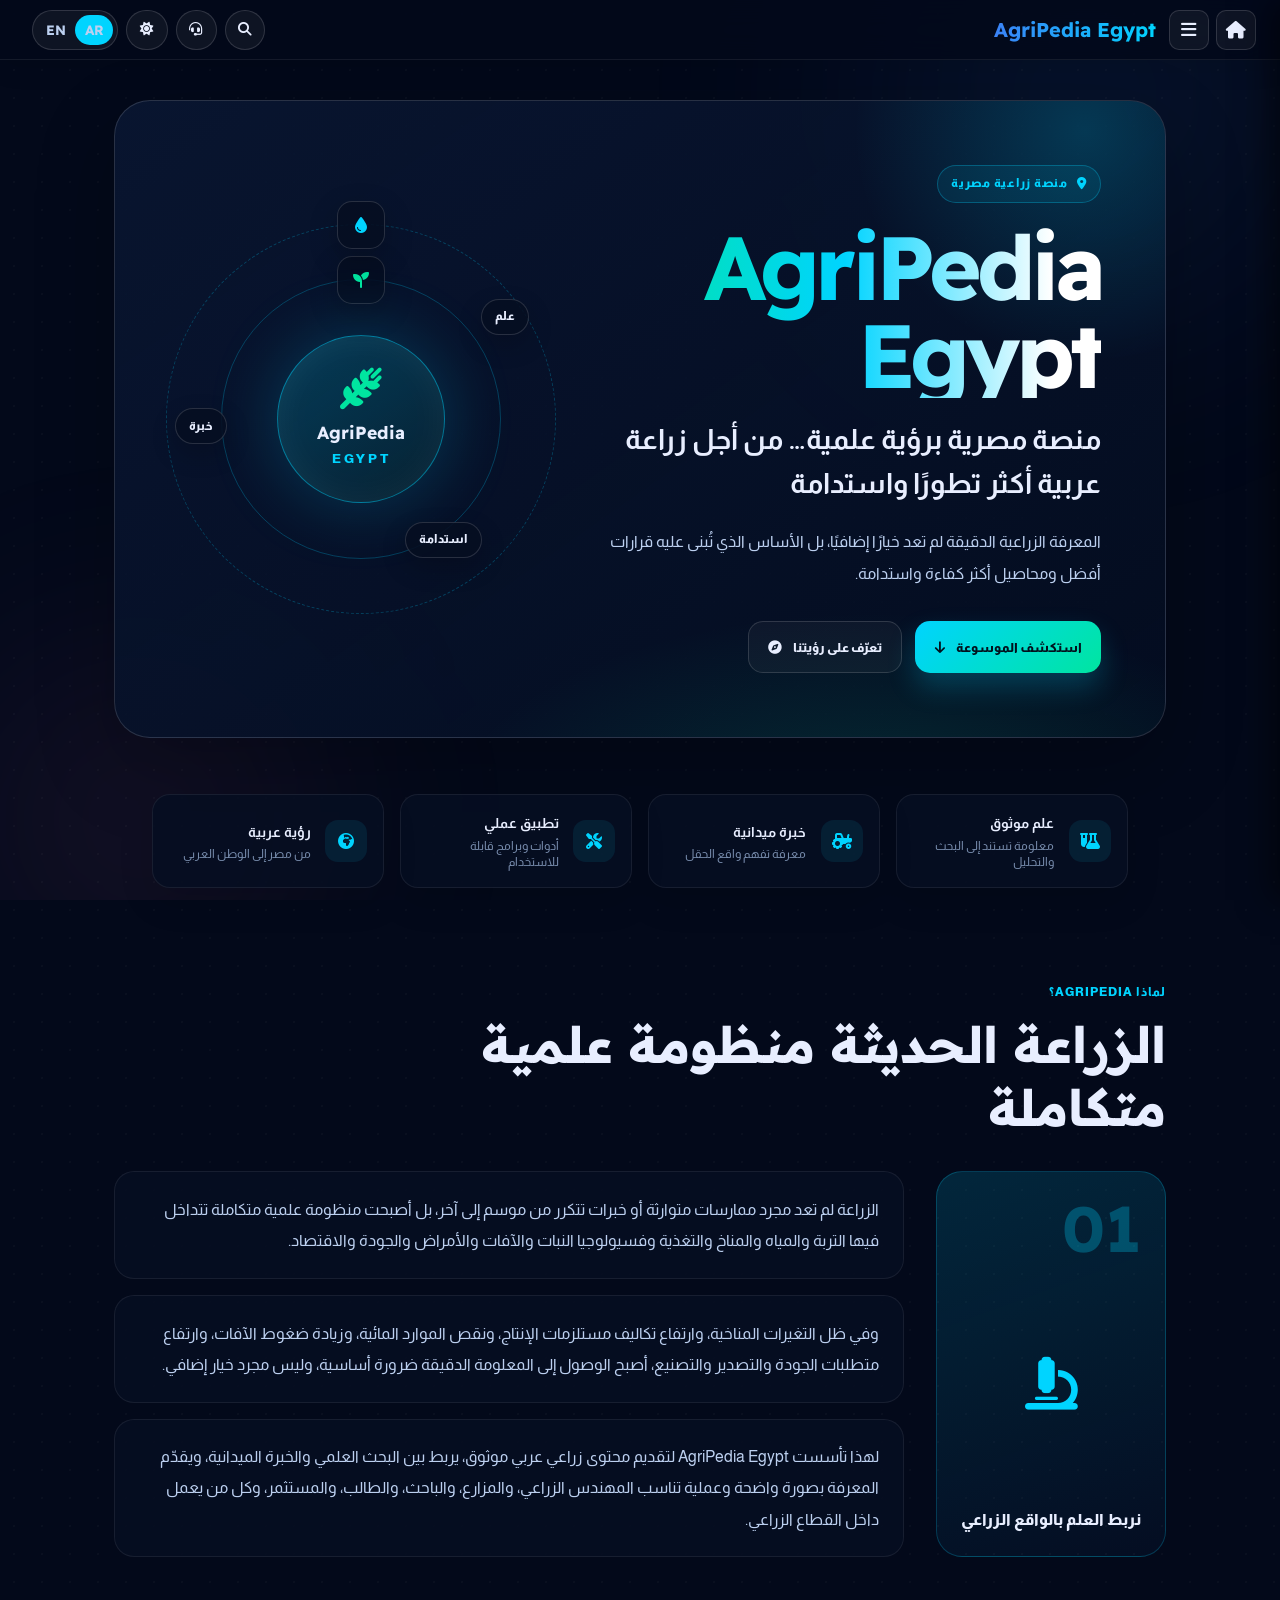
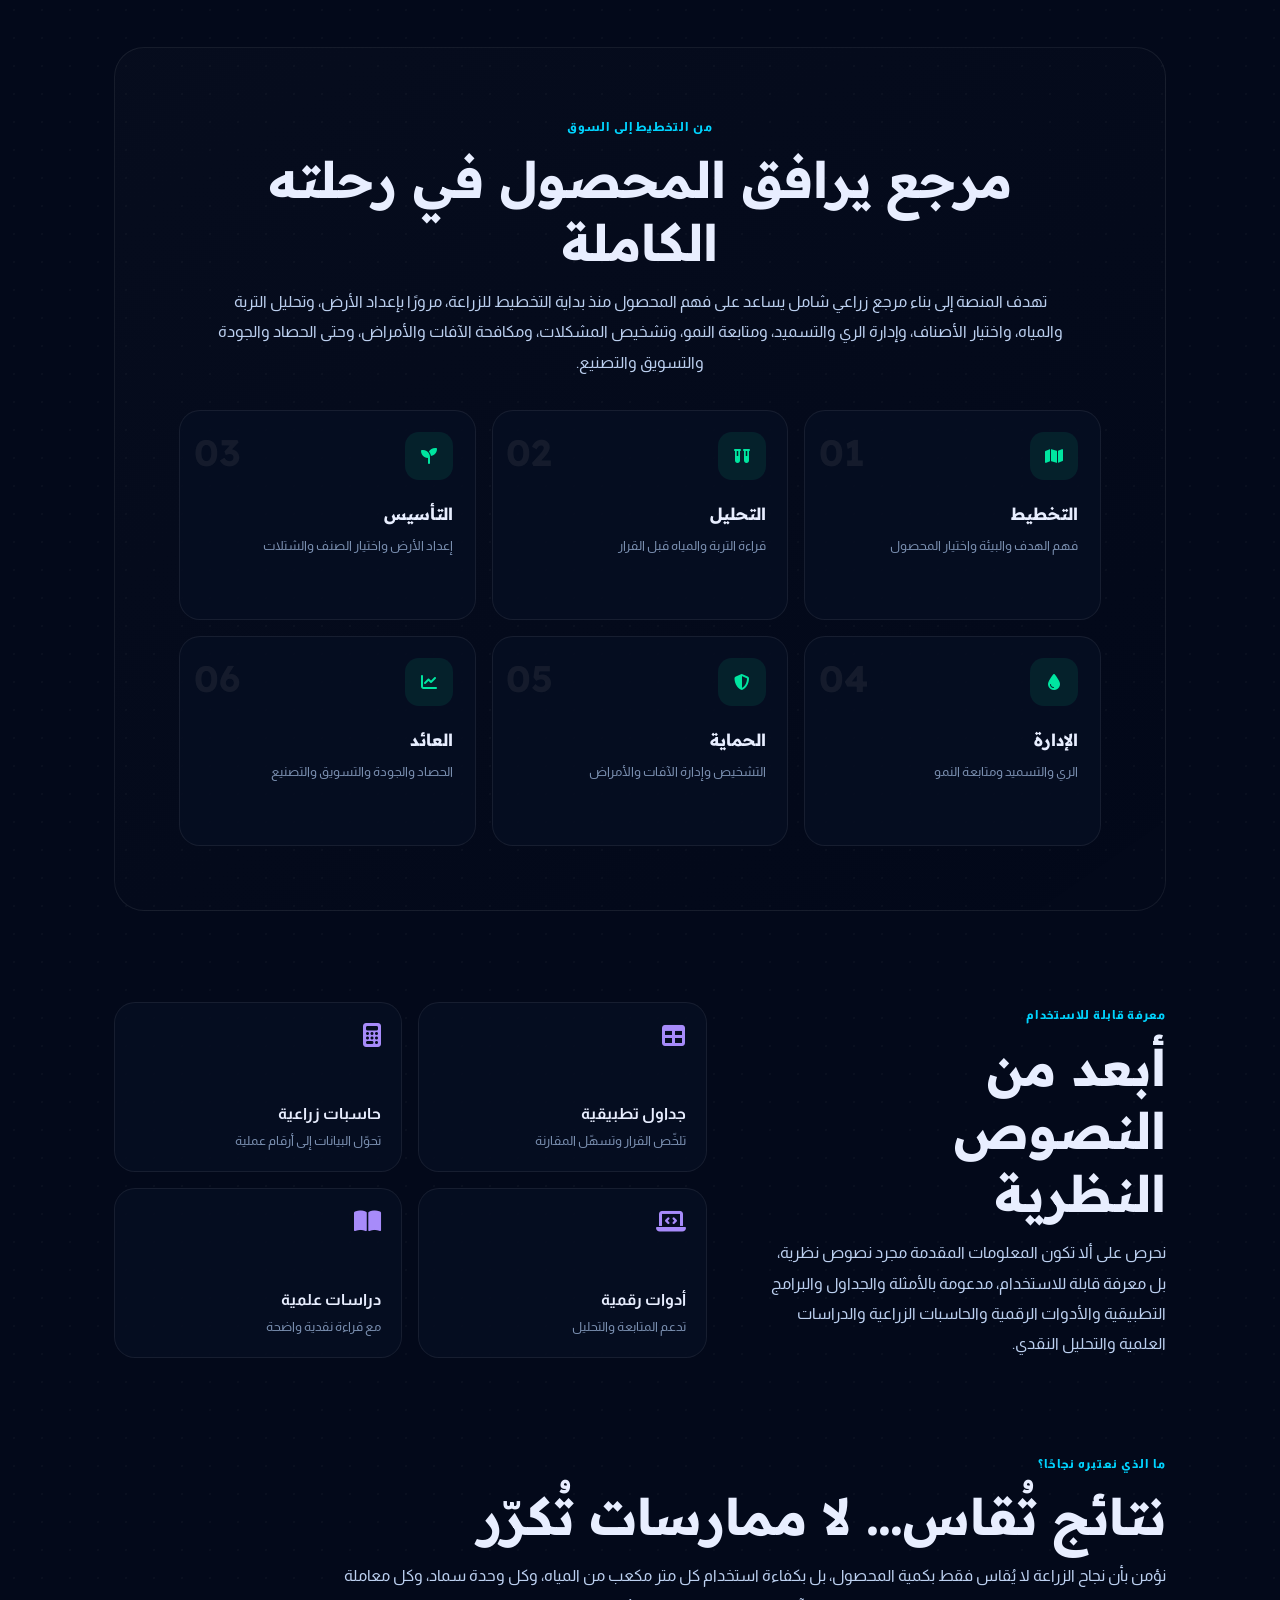
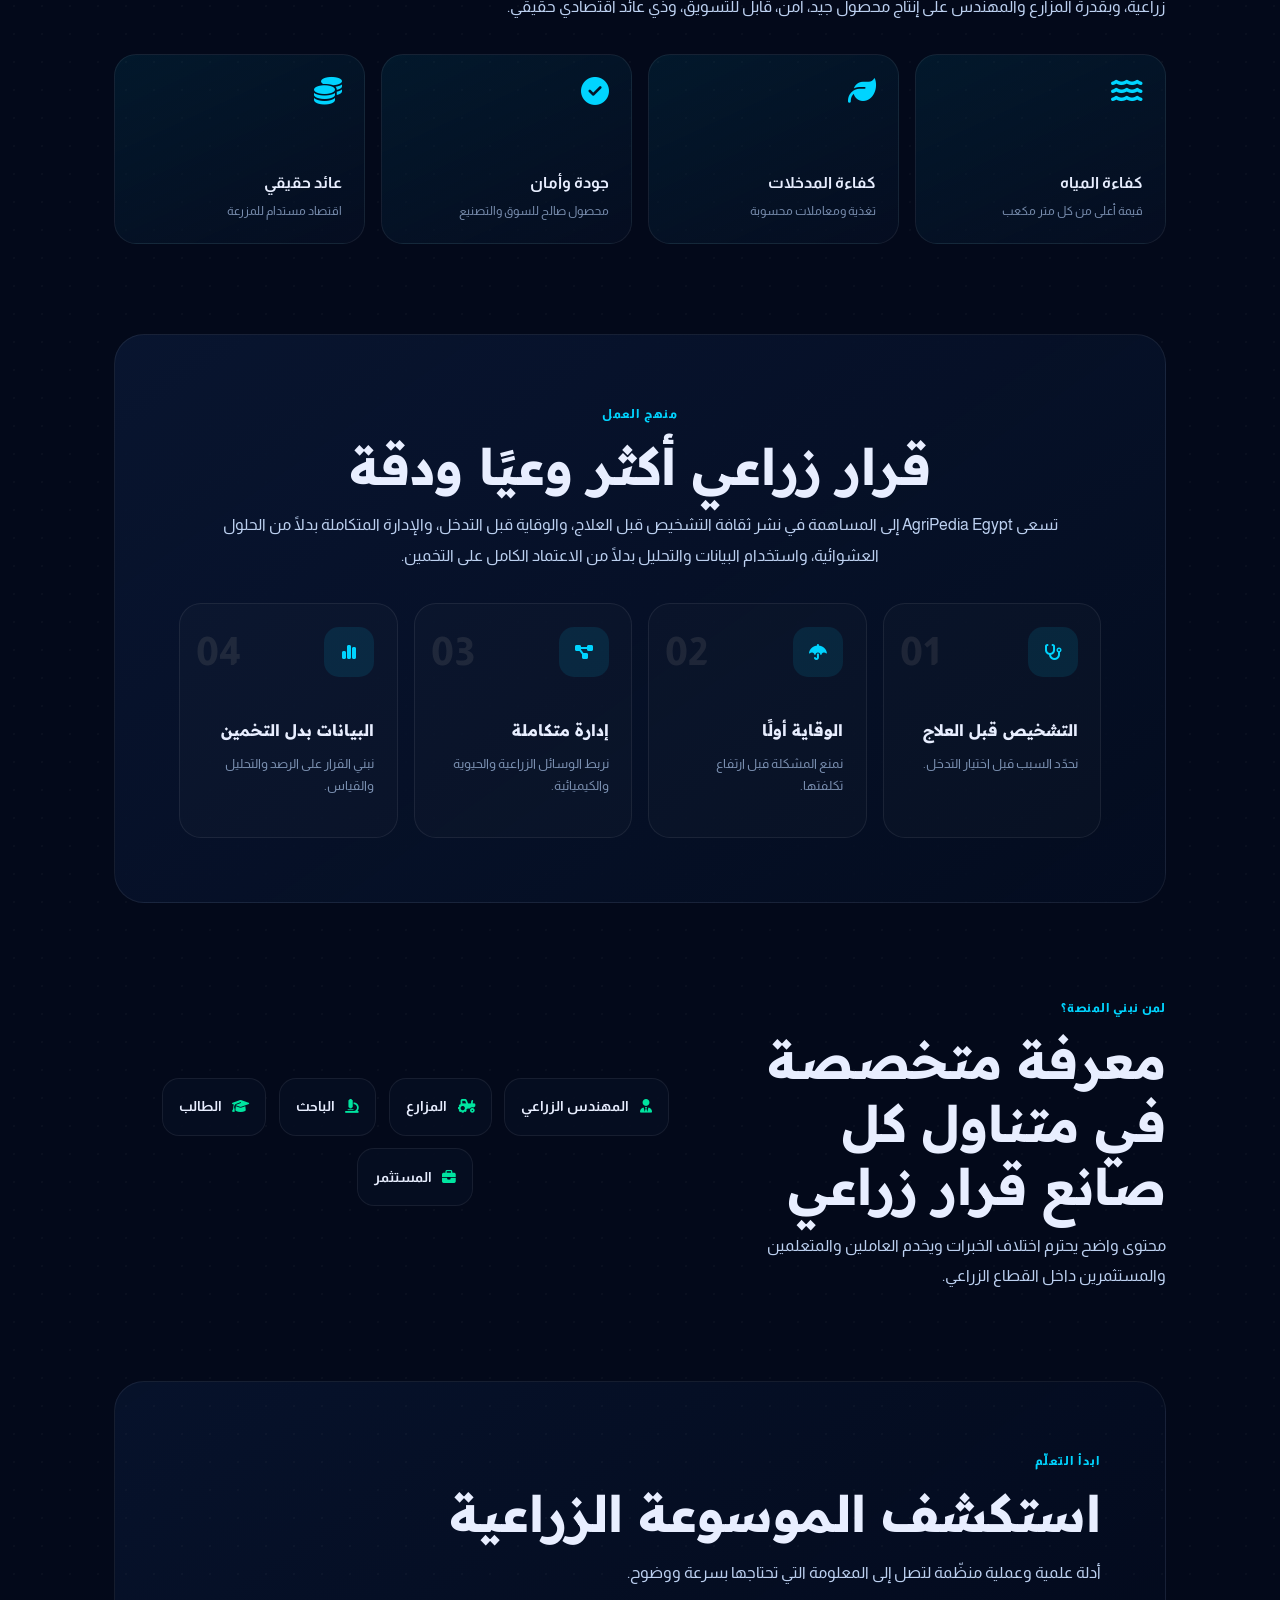
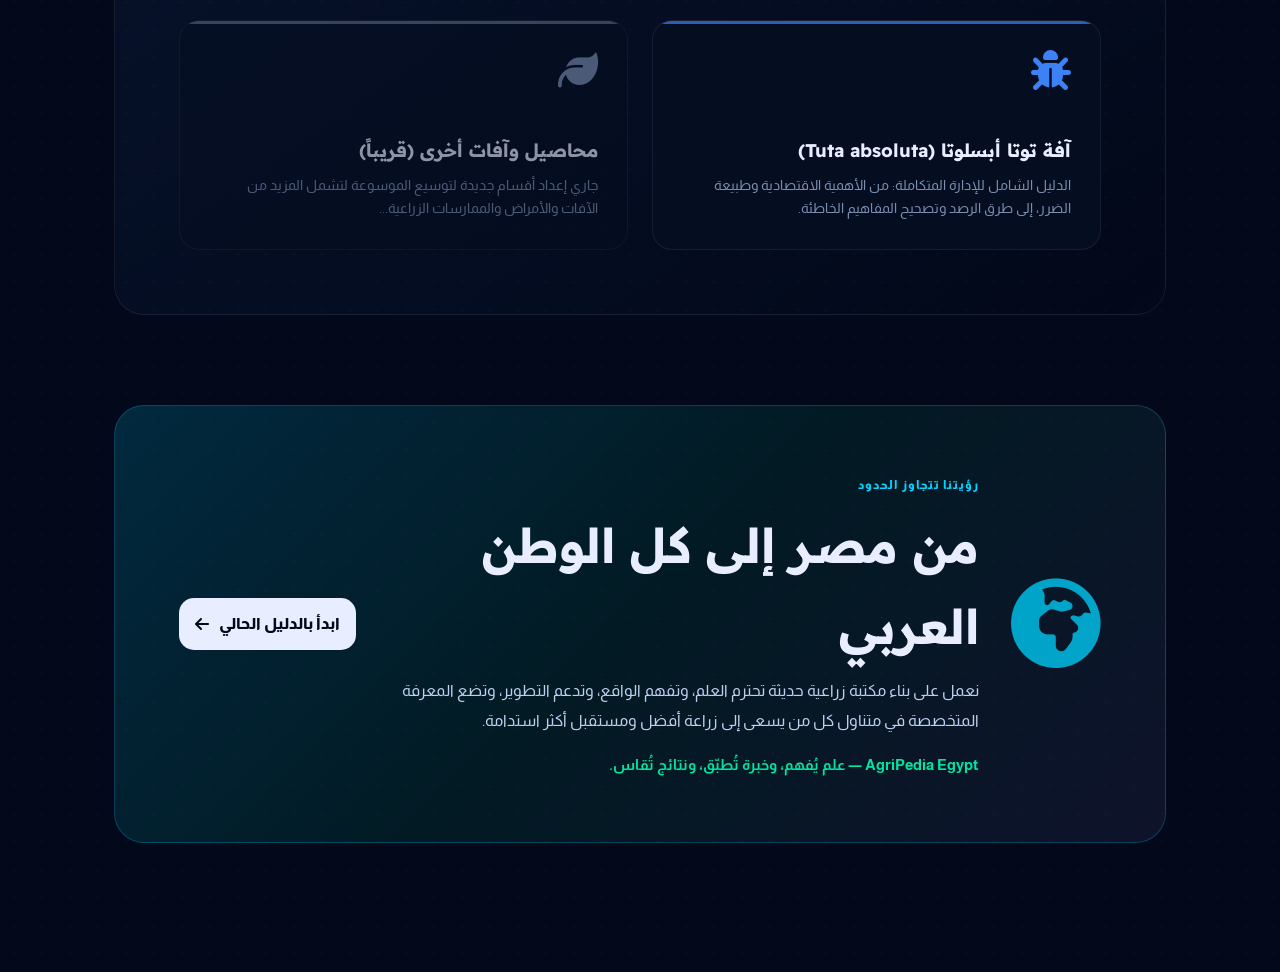
==== index.html @ ea350040 "تحديث" ====
<!DOCTYPE html>
<html lang="ar" dir="rtl">
<head>
    <meta charset="UTF-8">
    <meta name="viewport" content="width=device-width, initial-scale=1.0, maximum-scale=5.0">
    
    <!-- 🟢 SEO & PWA Meta Tags -->
    <title>AgriPedia Egypt | الموسوعة الزراعية</title>
    <meta name="description" content="AgriPedia Egypt: منصة زراعية شاملة تهدف لتطوير الزراعة بالفهم السليم والعلم الدقيق.">
    <meta name="keywords" content="AgriPedia, زراعة, توتا أبسلوتا, الطماطم, هندسة زراعية, مكافحة الآفات">
    <meta name="author" content="Eng. Ali Azmy">
    <meta name="theme-color" content="#f0f4f8">
    <link rel="manifest" href="manifest.json">
    
    <script type="application/ld+json">
    {
      "@context": "https://schema.org",
      "@type": "WebSite",
      "headline": "AgriPedia Egypt | الموسوعة الزراعية",
      "description": "مرجعك الحقلي والعلمي الموثوق للزراعة الذكية والمستدامة.",
      "author": {
        "@type": "Person",
        "name": "Eng. Ali Azmy",
        "email": "aliazmy30@gmail.com"
      }
    }
    </script>
    
    <!-- Fonts & Icons -->
    <link rel="preconnect" href="https://fonts.googleapis.com">
    <link rel="preconnect" href="https://fonts.gstatic.com" crossorigin>
    <link href="https://fonts.googleapis.com/css2?family=Almarai:wght@300;400;700;800&family=Readex+Pro:wght@300;400;600;700&display=swap" rel="stylesheet">
    <link rel="stylesheet" href="https://cdnjs.cloudflare.com/ajax/libs/font-awesome/6.5.1/css/all.min.css">
    
    <!-- 🟢 CSS File -->
    <link rel="stylesheet" href="css/style.css?v=22">
</head>
<body class="light-mode">

<div id="scroll-progress" aria-hidden="true"></div>
<button id="back-to-top" class="ripple-btn" type="button" title="العودة لأعلى" aria-label="العودة لأعلى"><i aria-hidden="true" class="fas fa-chevron-up"></i></button>
<button id="installAppBtn" class="ripple-btn" type="button" title="تثبيت التطبيق" aria-label="تثبيت التطبيق" hidden><i aria-hidden="true" class="fas fa-download"></i></button>
<button id="exitReadingMode" class="exit-reading-mode ripple-btn" type="button" aria-label="خروج من وضع القراءة" hidden><i class="fas fa-xmark" aria-hidden="true"></i><span>خروج</span><kbd>Esc</kbd></button>
<div id="readingModeToast" class="reading-mode-toast" role="status" aria-live="polite" hidden><i class="fas fa-book-open" aria-hidden="true"></i><span>وضع القراءة مفعل — Esc للخروج</span></div>

<div class="orbs" aria-hidden="true">
    <div class="orb orb1"></div>
    <div class="orb orb2"></div>
</div>

<!-- ═══ الهيدر العلوي ═══ -->
<header class="page-header" id="main-header">
    <div class="header-title-wrapper">
        <div class="header-nav-actions">
            <button id="goHomeBtn" class="menu-btn home-header-btn ripple-btn" type="button" title="الرئيسية" aria-label="الذهاب إلى الرئيسية"><i aria-hidden="true" class="fas fa-home"></i></button>
            <button id="menuToggle" class="menu-btn ripple-btn" type="button" aria-label="فتح فهرس المحتويات" aria-controls="sidebar" aria-expanded="false"><i aria-hidden="true" class="fas fa-bars"></i></button>
        </div>
        <button id="headerTitle" class="site-title-btn ripple-btn" type="button" aria-label="الذهاب إلى الرئيسية">AgriPedia Egypt</button>
    </div>
    <div class="header-controls">
        <button id="searchToggle" class="control-btn search-control-btn ripple-btn" type="button" title="البحث" aria-label="البحث في الموسوعة" aria-controls="searchModal" aria-expanded="false"><i aria-hidden="true" class="fas fa-magnifying-glass"></i></button>
        <button id="infoToggleDesktop" class="control-btn ripple-btn" type="button" title="التواصل" aria-label="معلومات التواصل" aria-controls="infoModal" aria-expanded="false"><i aria-hidden="true" class="fas fa-headset"></i></button>
        <button id="themeToggle" class="control-btn ripple-btn" type="button" title="تغيير المظهر" aria-label="تفعيل الوضع الداكن" aria-pressed="false"><i aria-hidden="true" class="fas fa-moon"></i></button>
        <button id="langToggle" class="lang-switch ripple-btn" type="button" title="تغيير اللغة" aria-label="Switch to English" data-active="ar">
            <span class="lang-opt" data-lang-option="en">EN</span>
            <span class="lang-opt" data-lang-option="ar">AR</span>
            <span class="lang-slider" aria-hidden="true"></span>
        </button>
    </div>
</header>

<div class="sidebar-overlay" id="sidebarOverlay" aria-hidden="true"></div>
<aside class="sidebar" id="sidebar" aria-label="فهرس المحتويات" aria-hidden="true">
    <div class="sidebar-menu" id="sidebar-menu-container"></div>
</aside>

<main id="main-content" class="container content-wrapper">
    <div id="app-container"></div>
</main>

<!-- ═══ نافذة معلومات التواصل ═══ -->
<div id="infoModal" class="modal-overlay" role="dialog" aria-modal="true" aria-label="معلومات التواصل" aria-hidden="true">
    <div class="modal-content glass">
        <button id="closeModal" class="close-btn ripple-btn" type="button" aria-label="إغلاق نافذة التواصل">&times;</button>
        
        <div class="modal-header">
            <div class="profile-pic">
                <i class="fas fa-user-tie"></i>
            </div>
            <h3 class="ar-txt">م. علي عزمي</h3>
            <h3 class="en-txt" style="display:none;">Eng. Ali Azmy</h3>
            <p class="ar-txt">خبير زراعي ومكافحة آفات | مهندس زراعي</p>
            <p class="en-txt" style="display:none;">Agricultural Engineer & Pest Control Expert</p>
        </div>
        
        <div class="modal-links">
            <a href="https://wa.me/201091777099" target="_blank" rel="noopener noreferrer" class="contact-btn whatsapp ripple-btn">
                <i class="fab fa-whatsapp"></i> 
                <span>01091777099</span>
            </a>
            <a href="https://x.com/abu_retage0" target="_blank" rel="noopener noreferrer" class="contact-btn twitter ripple-btn">
                <i class="fab fa-x-twitter"></i> 
                <span>@abu_retage0</span>
            </a>
            <a href="mailto:aliazmy30@gmail.com" class="contact-btn email ripple-btn">
                <i class="fas fa-envelope"></i> 
                <span>aliazmy30@gmail.com</span>
            </a>
        </div>
    </div>
</div>

<!-- ═══ نافذة البحث في الموسوعة ═══ -->
<div id="searchModal" class="modal-overlay" role="dialog" aria-modal="true" aria-label="البحث في الموسوعة" aria-hidden="true">
    <div class="modal-content glass search-modal-content">
        <button id="closeSearchModal" class="close-btn ripple-btn" type="button" aria-label="إغلاق البحث">&times;</button>
        <div class="search-modal-heading">
            <span><i class="fas fa-magnifying-glass" aria-hidden="true"></i></span>
            <div>
                <h2 id="searchModalTitle">ابحث داخل الموسوعة</h2>
                <p id="searchModalHint">اكتب مصطلحًا أو موضوعًا للوصول مباشرة إلى المحور المطلوب</p>
            </div>
        </div>
        <label class="search-header" for="searchInput">
            <i class="fas fa-magnifying-glass" aria-hidden="true"></i>
            <input id="searchInput" type="search" autocomplete="off" spellcheck="false" placeholder="ابحث عن البريكس، الليكوبين، IRAC...">
            <kbd>Ctrl K</kbd>
        </label>
        <div class="search-tools-row">
            <div class="search-filter-wrap">
                <span id="searchFilterLabel">تصفية حسب الفصل</span>
                <div class="search-filters" id="searchFilters" role="group" aria-label="تصفية نتائج البحث حسب الفصل"></div>
            </div>
            <a href="#glossary" class="search-glossary-link ripple-btn" id="searchGlossaryLink"><i class="fas fa-spell-check" aria-hidden="true"></i><span>دليل المصطلحات</span></a>
        </div>
        <div class="search-status" id="searchStatus" role="status" aria-live="polite"></div>
        <div class="search-results" id="searchResults"></div>
    </div>
</div>

<div id="termTooltip" class="smart-tooltip" role="tooltip" hidden>
    <span class="smart-tooltip-label" id="termTooltipLabel">مصطلح علمي</span>
    <strong id="termTooltipTitle"></strong>
    <small id="termTooltipScientific"></small>
    <p id="termTooltipDefinition"></p>
</div>

<!-- ═══ شريط التنقل السفلي للموبايل ═══ -->
<nav class="bottom-nav" id="bottomNav" aria-label="التنقل الرئيسي">
    <button class="b-nav-btn ripple-btn active" type="button" id="bNavHome" aria-current="page">
        <i class="fas fa-home"></i>
        <span class="ar-txt">الرئيسية</span>
        <span class="en-txt" style="display:none;">Home</span>
    </button>
    <button class="b-nav-btn ripple-btn" type="button" id="bNavMenu" aria-controls="sidebar" aria-expanded="false">
        <i class="fas fa-list"></i>
        <span class="ar-txt">الأقسام</span>
        <span class="en-txt" style="display:none;">Sections</span>
    </button>
    <button class="b-nav-btn ripple-btn" type="button" id="bNavSearch" aria-controls="searchModal" aria-expanded="false">
        <i class="fas fa-magnifying-glass"></i>
        <span class="ar-txt">بحث</span>
        <span class="en-txt" style="display:none;">Search</span>
    </button>
    <button class="b-nav-btn ripple-btn" type="button" id="bNavTheme" aria-pressed="false">
        <i class="fas fa-moon" id="bNavThemeIcon"></i>
        <span class="ar-txt">السمات</span>
        <span class="en-txt" style="display:none;">Themes</span>
    </button>
    <button class="b-nav-btn ripple-btn" type="button" id="bNavInfo" aria-controls="infoModal" aria-expanded="false">
        <i class="fas fa-headset"></i>
        <span class="ar-txt">تواصل</span>
        <span class="en-txt" style="display:none;">Contact</span>
    </button>
</nav>

<script src="js/app.js?v=22"></script>

</body>
</html>
---- css/style.css ----
/* ═══ المتغيرات (الداكن - الافتراضي) ═══ */
:root { 
    --bg: #03091a; 
    --card: rgba(6, 14, 34, 0.88); 
    --sidebar-bg: rgba(6, 14, 34, 0.95); 
    --header-bg: rgba(3, 9, 26, 0.85); 
    --border: rgba(255, 255, 255, 0.07); 
    --border-hi: rgba(255, 255, 255, 0.14); 
    --text: #e8eeff; 
    --text-p: #bcd0f0; 
    --muted: #7a8fb0; 
    --cyan: #00d4ff; 
    --blue: #3b82f6; 
    --green: #00e5a0; 
    --amber: #fbbf24; 
    --orange: #fb923c; 
    --red: #f43f5e; 
    --pink: #f472b6; 
    --purple: #a78bfa; 
    --r: 20px; 
    --rs: 13px; 
    --grad-dir: to left; 
}
[dir="ltr"] { --grad-dir: to right; }

/* ═══ المتغيرات (النهاري) ═══ */
body.light-mode { 
    --bg: #f0f4f8; 
    --card: rgba(255, 255, 255, 0.85); 
    --sidebar-bg: rgba(255, 255, 255, 0.98); 
    --header-bg: rgba(240, 244, 248, 0.85); 
    --border: rgba(0, 0, 0, 0.08); 
    --border-hi: rgba(0, 0, 0, 0.15); 
    --text: #0f172a; 
    --text-p: #334155; 
    --muted: #64748b; 
    --cyan: #0284c7; 
    --blue: #2563eb; 
    --green: #059669; 
    --amber: #d97706; 
    --orange: #ea580c; 
    --red: #e11d48; 
    --pink: #db2777; 
    --purple: #7c3aed; 
}
body.light-mode .info-box { background: rgba(0, 0, 0, 0.02); } 
body.light-mode .sub-card { background: rgba(0, 0, 0, 0.03); } 
body.light-mode .highlight-box { background: rgba(124, 58, 237, 0.05); } 
body.light-mode .highlight-box.cyan { background: rgba(2, 132, 199, 0.05); } 
body.light-mode .formula-box { background: rgba(0, 0, 0, 0.04); color: var(--cyan); } 
body.light-mode .orb1 { background: radial-gradient(circle, rgba(37, 99, 235, 0.15), transparent 65%); } 
body.light-mode .orb2 { background: radial-gradient(circle, rgba(219, 39, 119, 0.12), transparent 65%); } 
body.light-mode .custom-list li:hover { color: #000; } 
body.light-mode .modal-content.glass { background: rgba(255, 255, 255, 0.7); border: 1px solid rgba(0,0,0,0.1); box-shadow: 0 10px 40px rgba(0,0,0,0.1); } 
body.light-mode .bottom-nav { background: rgba(240, 244, 248, 0.95); border-top: 1px solid var(--border); box-shadow: 0 -4px 20px rgba(0,0,0,0.05); }

/* ═══ التنسيقات الأساسية ═══ */
* { margin: 0; padding: 0; box-sizing: border-box; -webkit-tap-highlight-color: transparent; } 
html { scroll-behavior: smooth; scroll-padding-top: 120px; } 
::-webkit-scrollbar { width: 8px; height: 8px; } 
::-webkit-scrollbar-track { background: var(--bg); } 
::-webkit-scrollbar-thumb { background: rgba(128, 128, 128, 0.3); border-radius: 4px; } 
::-webkit-scrollbar-thumb:hover { background: var(--cyan); } 
::selection { background: rgba(0, 212, 255, 0.25); color: var(--text); }
body { font-family: 'Almarai', sans-serif; background: var(--bg); color: var(--text); line-height: 1.7; min-height: 100vh; overflow-x: hidden; background-image: radial-gradient(circle, rgba(128, 128, 128, 0.05) 1px, transparent 1px); background-size: 28px 28px; transition: direction 0.3s ease, background-color 0.5s ease, color 0.5s ease; padding-bottom: 0; }
body.modal-open { overflow: hidden; }
body.en { font-family: 'Readex Pro', sans-serif; font-size: 0.98rem; } 
h1, h2, h3, h4 { font-family: 'Readex Pro', sans-serif; font-weight: 700; }

/* 🌟 الأنيميشن والتأثيرات 🌟 */
.content-section { display: none; opacity: 0; transform: translateY(15px); } 
.content-section.active { display: block; opacity: 1; transform: translateY(0); animation: slideUpFade 0.6s cubic-bezier(0.16, 1, 0.3, 1) forwards; } 
@keyframes slideUpFade { from { opacity: 0; transform: translateY(20px); } to { opacity: 1; transform: translateY(0); } }
.tab-content .card, .tab-content .sec-label { opacity: 0; animation: slideUpFade 0.5s cubic-bezier(0.16, 1, 0.3, 1) forwards; } 
.tab-content .card:nth-child(1) { animation-delay: 0.1s; } 
.tab-content .card:nth-child(2) { animation-delay: 0.2s; } 
.tab-content .card:nth-child(3) { animation-delay: 0.3s; }
.content-wrapper { opacity: 1; transition: opacity 0.3s ease; } 
.visually-hidden { position: absolute !important; width: 1px !important; height: 1px !important; padding: 0 !important; margin: -1px !important; overflow: hidden !important; clip: rect(0,0,0,0) !important; white-space: nowrap !important; border: 0 !important; } 
button:focus-visible, a:focus-visible { outline: 2px solid var(--cyan); outline-offset: 3px; }
.ripple-btn { position: relative; overflow: hidden; cursor: pointer; } 
.ripple { position: absolute; border-radius: 50%; background: rgba(255, 255, 255, 0.4); transform: scale(0); animation: rippleEffect 0.6s linear; pointer-events: none; } 
body.light-mode .ripple { background: rgba(0, 0, 0, 0.2); } 
@keyframes rippleEffect { to { transform: scale(4); opacity: 0; } }
.skeleton { background: linear-gradient(90deg, rgba(128,128,128,0.1) 25%, rgba(128,128,128,0.2) 50%, rgba(128,128,128,0.1) 75%); background-size: 200% 100%; animation: shimmer 1.5s infinite; border-radius: 8px; margin-bottom: 1rem; } 
.sk-title { height: 30px; width: 60%; } 
.sk-text { height: 15px; width: 100%; margin-bottom: 0.5rem; } 
.sk-text.short { width: 80%; } 
.sk-card { height: 150px; border-radius: var(--r); } 
@keyframes shimmer { 0% { background-position: 200% 0; } 100% { background-position: -200% 0; } }

/* ═══ الخلفية والخلفية المضيئة ═══ */
.orbs { position: fixed; inset: 0; pointer-events: none; z-index: 0; overflow: hidden; } 
.orb { position: absolute; border-radius: 50%; filter: blur(90px); transition: background 0.5s ease;} 
.orb1 { width: 750px; height: 750px; top: -280px; right: -180px; background: radial-gradient(circle, rgba(59, 130, 246, 0.1), transparent 65%); animation: floatA 28s ease-in-out infinite; } 
.orb2 { width: 600px; height: 600px; bottom: -220px; left: -160px; background: radial-gradient(circle, rgba(244, 114, 182, 0.09), transparent 65%); animation: floatB 35s ease-in-out infinite; } 
@keyframes floatA { 0%, 100% { transform: translate(0, 0) scale(1); } 50% { transform: translate(-25px, 55px) scale(0.94); } } 
@keyframes floatB { 0%, 100% { transform: translate(0, 0) scale(1); } 50% { transform: translate(30px, 45px) scale(0.92); } }
#scroll-progress { position: fixed; top: 0; inset-inline-start: 0; height: 3px; background: linear-gradient(var(--grad-dir), var(--cyan), var(--purple), var(--pink)); z-index: 9999; width: 0%; transition: width 0.1s ease-out; }

/* ═══ الهيدر ═══ */
.page-header { background: var(--header-bg); backdrop-filter: blur(22px); border-bottom: 1px solid var(--border); padding: 0.6rem 1.5rem; position: sticky; top: 0; z-index: 1000; box-shadow: 0 4px 30px rgba(0, 0, 0, 0.1); display: flex; align-items: center; justify-content: space-between; transition: background 0.5s ease, transform 0.3s ease; }  
.header-title-wrapper { align-items: center; display: flex; flex: 1 1 auto; gap: 0.8rem; min-width: 0; }  
.header-nav-actions { align-items: center; display: flex; flex: 0 0 auto; gap: 0.45rem; }
.home-header-btn { color: var(--cyan); }
.menu-btn { background: rgba(128, 128, 128, 0.1); border: 1px solid var(--border-hi); color: var(--text); width: 40px; height: 40px; border-radius: 10px; display: grid; place-items: center; font-size: 1.1rem; transition: all 0.3s; }  
.menu-btn:hover { background: var(--cyan); color: #fff; border-color: var(--cyan); }  
.page-header h1, .site-title-btn { background: linear-gradient(var(--grad-dir), var(--cyan), var(--blue)); background-clip: text; border: 0; color: var(--text); font-family: 'Readex Pro', sans-serif; font-size: 1.25rem; font-weight: 800; margin: 0; min-width: 0; overflow: hidden; padding: 0.2rem 0; text-align: start; text-overflow: ellipsis; white-space: nowrap; -webkit-background-clip: text; -webkit-text-fill-color: transparent;}  
.site-title-btn { cursor: pointer; max-width: min(52vw, 360px); }
.site-title-btn:hover { filter: drop-shadow(0 0 10px rgba(0, 212, 255, 0.18)); }
.header-controls { align-items: center; display: flex; flex: 0 0 auto; gap: 0.5rem; }  
.control-btn { background: rgba(128, 128, 128, 0.1); border: 1px solid var(--border-hi); color: var(--text); padding: 0.4rem 0.8rem; border-radius: 20px; font-family: 'Readex Pro', sans-serif; font-size: 0.85rem; font-weight: 700; transition: all 0.3s; display: flex; align-items: center; gap: 0.4rem; min-height: 40px; }  
.control-btn:hover { background: var(--cyan); color: #fff; border-color: var(--cyan); } 
.search-control-btn { width: 40px; padding: 0; justify-content: center; border-radius: 50%; }

/* 🌟 زر اللغة الجديد (Toggle Switch) 🌟 */
.lang-switch {
    position: relative;
    display: flex;
    direction: ltr; /* ثبات الاتجاه لضمان بقاء EN يسار و AR يمين */
    align-items: center;
    background: rgba(128, 128, 128, 0.1);
    border: 1px solid var(--border-hi);
    border-radius: 30px;
    padding: 4px;
    width: 86px;
    height: 40px;
    cursor: pointer;
    user-select: none;
    margin-inline-start: 0.5rem;
    font: inherit;
    color: var(--text);
    transition: border-color 0.3s, box-shadow 0.3s;
}
.lang-switch:hover {
    border-color: var(--cyan);
    box-shadow: 0 0 15px rgba(0, 212, 255, 0.15);
}
.lang-opt {
    flex: 1;
    text-align: center;
    font-family: 'Readex Pro', sans-serif;
    font-size: 0.85rem;
    font-weight: 800;
    color: var(--text-p);
    z-index: 2;
    transition: color 0.3s ease;
}
.lang-slider {
    position: absolute;
    top: 4px;
    bottom: 4px;
    left: 4px;
    width: calc(50% - 4px);
    background: var(--cyan);
    border-radius: 20px;
    z-index: 1;
    transition: transform 0.4s cubic-bezier(0.175, 0.885, 0.32, 1.275);
}
/* حالة الإنجليزي (EN) */
html[lang="en"] .lang-switch .lang-opt:first-child { color: #03091a; }
html[lang="en"] .lang-switch .lang-slider { transform: translateX(0); }
/* حالة العربي (AR) */
html[lang="ar"] .lang-switch .lang-opt:last-child { color: #03091a; }
html[lang="ar"] .lang-switch .lang-slider { transform: translateX(100%); }


/* ═══ القائمة الجانبية (Sidebar) الاحترافية (Tree-View) ═══ */
.sidebar-overlay { position: fixed; inset: 0; background: rgba(0,0,0,0.5); backdrop-filter: blur(3px); z-index: 1001; opacity: 0; pointer-events: none; transition: opacity 0.3s ease; }  
.sidebar-overlay.open { opacity: 1; pointer-events: auto; } 
.sidebar { position: fixed; top: 0; bottom: 0; width: 300px; background: var(--sidebar-bg); backdrop-filter: blur(25px); border-inline-end: 1px solid var(--border); z-index: 1002; transition: transform 0.4s cubic-bezier(0.4, 0, 0.2, 1), background 0.5s ease; display: flex; flex-direction: column; transform: translateX(100%); box-shadow: -10px 0 30px rgba(0,0,0,0.5);}  
[dir="ltr"] .sidebar { transform: translateX(-100%); box-shadow: 10px 0 30px rgba(0,0,0,0.5); }  
body.light-mode .sidebar { box-shadow: -10px 0 30px rgba(0,0,0,0.1); }  
[dir="ltr"] body.light-mode .sidebar { box-shadow: 10px 0 30px rgba(0,0,0,0.1); }  
.sidebar.open { transform: translateX(0) !important; }
.sidebar-menu { list-style: none; padding: 1.5rem 0; overflow-y: auto; flex: 1; scrollbar-width: thin; scrollbar-color: var(--border-hi) transparent;}  

.home-link-wrap { padding: 0 1.5rem 1rem 1.5rem; border-bottom: 1px solid var(--border); margin-bottom: 1.5rem;}  
.home-link-wrap a { display: flex; align-items: center; gap: 0.8rem; padding: 0.8rem 1.2rem; color: var(--text); text-decoration: none; border-radius: 12px; border: 1px solid var(--border); font-weight: 700; transition: all 0.3s cubic-bezier(0.175, 0.885, 0.32, 1.275); font-size: 1rem; background: rgba(128,128,128,0.03); box-shadow: 0 4px 10px rgba(0,0,0,0.02);}  
.home-link-wrap a:hover, .home-link-wrap a.active { background: linear-gradient(135deg, var(--cyan), var(--blue)); color: #fff; border-color: transparent; box-shadow: 0 8px 20px rgba(0, 212, 255, 0.3); transform: translateY(-2px);}

.chapter-group { margin: 0 1rem 0.5rem 1rem; }  
.chapter-header { display: flex; align-items: center; justify-content: space-between; padding: 0.6rem 0.8rem; color: var(--text); cursor: pointer; transition: all 0.3s; font-weight: 700; font-size: 0.95rem; font-family: 'Readex Pro', sans-serif; background: transparent; border-radius: 12px; border: 1px solid transparent; min-height: 48px; width: 100%; text-align: start;}  
.chapter-header:hover { background: rgba(128,128,128,0.05); }  
.chapter-group.active .chapter-header { color: var(--cyan); }  
.chapter-header .title-wrap { display: flex; align-items: center; gap: 0.8rem; }  
.chapter-header .title-wrap i { display: flex; align-items: center; justify-content: center; width: 34px; height: 34px; background: rgba(128,128,128,0.08); border-radius: 8px; color: var(--muted); transition: 0.3s; font-size: 0.95rem; border: 1px solid var(--border);}
.chapter-group.active .chapter-header .title-wrap i { background: rgba(0, 212, 255, 0.1); border-color: rgba(0, 212, 255, 0.3); color: var(--cyan); box-shadow: 0 0 15px rgba(0,212,255,0.15); }
.chapter-header .arrow { transition: transform 0.4s cubic-bezier(0.175, 0.885, 0.32, 1.275); font-size: 0.8rem; color: var(--muted);}  
.chapter-group.active .chapter-header .arrow { transform: rotate(180deg); color: var(--cyan);}  

/* الروابط الفرعية والنقاط (Tree-View Navigation) */
.chapter-links { list-style: none; padding: 0; max-height: 0; overflow: hidden; transition: max-height 0.5s ease; margin-inline-start: 1.8rem; border-inline-start: 1px solid var(--border-hi); padding-inline-start: 0.8rem; }  
.chapter-group.active .chapter-links { max-height: 800px; padding-top: 0.5rem; padding-bottom: 0.5rem; margin-top: 0.2rem; }  
.chapter-links li { padding: 0.15rem 0; position: relative;}  
.chapter-links a, .chapter-links span.disabled { display: flex; align-items: center; gap: 0.6rem; padding: 0.5rem 0.8rem; color: var(--text-p); text-decoration: none; border-radius: 8px; transition: all 0.3s; font-size: 0.85rem; font-weight: 600; min-height: 40px; position: relative;}  
.chapter-links a::before, .chapter-links span.disabled::before { content: ''; position: absolute; inset-inline-start: -1.05rem; top: 50%; transform: translateY(-50%); width: 7px; height: 7px; background: var(--border-hi); border-radius: 50%; transition: all 0.3s; border: 2px solid var(--sidebar-bg); }  
.chapter-links a:hover { color: var(--text); background: rgba(128,128,128,0.05); transform: translateX(-3px); }  
[dir="ltr"] .chapter-links a:hover { transform: translateX(3px); }
.chapter-links a.active { color: var(--cyan); background: rgba(0, 212, 255, 0.08); font-weight: 700; }  
.chapter-links a.active::before { background: var(--cyan); border-color: var(--cyan); box-shadow: 0 0 10px rgba(0,212,255,0.6); width: 9px; height: 9px; inset-inline-start: -1.1rem;}  
.chapter-links span.disabled { opacity: 0.5; cursor: not-allowed; }

/* ═══ حاوية المحتوى والمقدمة ═══ */
.container { margin: 0 auto; max-width: 1100px; min-width: 0; padding: 2.5rem 1.5rem; position: relative; width: 100%; z-index: 1; }
.hero-section { background: var(--card); border: 1px solid var(--border); border-radius: var(--r); padding: 3rem 2rem; margin-bottom: 3rem; text-align: center; position: relative; overflow: hidden; box-shadow: 0 10px 30px rgba(0,0,0,0.1); transition: background 0.5s ease; }
.hero-section::before { content: ''; position: absolute; top: 0; left: 0; right: 0; height: 4px; background: linear-gradient(var(--grad-dir), var(--cyan), var(--blue), var(--purple)); }
.hero-title { font-size: 2.5rem; color: var(--text); margin-bottom: 1rem; font-family: 'Readex Pro', sans-serif; font-weight: 800; }
.hero-subtitle { color: var(--cyan); font-size: 1.2rem; font-weight: 700; margin-bottom: 1.5rem; }
.hero-text { color: var(--text-p); font-size: 1.05rem; line-height: 1.8; max-width: 800px; margin: 0 auto; font-style: italic; }

.chapter-grid { display: grid; grid-template-columns: repeat(auto-fit, minmax(300px, 1fr)); gap: 1.5rem; }  
.chapter-card { background: var(--card); border: 1px solid var(--border); border-radius: var(--r); padding: 1.8rem; text-decoration: none; display: block; position: relative; overflow: hidden; transition: transform 0.4s cubic-bezier(0.175, 0.885, 0.32, 1.275), box-shadow 0.4s; }  
.chapter-card::before { content: ''; position: absolute; top: 0; left: 0; right: 0; height: 3px; background: var(--c-color, var(--cyan)); opacity: 0.7; transition: opacity 0.3s; }  
.chapter-card:hover:not(.disabled) { transform: translateY(-8px); border-color: var(--border-hi); box-shadow: 0 15px 35px rgba(0,0,0,0.2); }  
.chapter-card:hover:not(.disabled)::before { opacity: 1; }  
.chapter-card .c-icon { font-size: 2.5rem; color: var(--c-color, var(--cyan)); margin-bottom: 1rem; display: block;}  
.chapter-card h3 { font-size: 1.15rem; color: var(--text); margin-bottom: 0.5rem; }  
.chapter-card p { font-size: 0.9rem; color: var(--muted); line-height: 1.6; }  
.chapter-card.disabled { cursor: not-allowed; opacity: 0.6; }

/* ═══ الصفحة الرئيسية الاحترافية ═══ */
.home-page { --home-surface: linear-gradient(145deg, rgba(9, 22, 49, 0.95), rgba(4, 13, 33, 0.84)); }
body.light-mode .home-page { --home-surface: linear-gradient(145deg, rgba(255, 255, 255, 0.98), rgba(241, 247, 255, 0.9)); }
.home-page > section { margin-bottom: clamp(3.5rem, 7vw, 6rem); scroll-margin-top: 95px; }
.home-reveal { animation: homeReveal 0.75s cubic-bezier(0.16, 1, 0.3, 1) both; }
.home-page > .home-reveal:nth-child(2) { animation-delay: 0.08s; }
.home-page > .home-reveal:nth-child(3) { animation-delay: 0.14s; }
@keyframes homeReveal { from { opacity: 0; transform: translateY(24px); } to { opacity: 1; transform: translateY(0); } }

.home-hero { min-height: 560px; display: grid; grid-template-columns: minmax(0, 1.15fr) minmax(340px, 0.85fr); align-items: center; gap: clamp(2rem, 5vw, 5rem); padding: clamp(2.4rem, 5vw, 5rem); border: 1px solid var(--border-hi); border-radius: 36px; background: var(--home-surface); position: relative; isolation: isolate; overflow: hidden; box-shadow: 0 30px 80px rgba(0, 0, 0, 0.24); }
.home-hero::before { content: ''; position: absolute; width: 480px; height: 480px; border-radius: 50%; inset-inline-start: -160px; top: -210px; background: radial-gradient(circle, rgba(0, 212, 255, 0.2), transparent 68%); z-index: -1; }
.home-hero::after { content: ''; position: absolute; inset: auto -15% -45% 30%; height: 420px; background: radial-gradient(ellipse, rgba(0, 229, 160, 0.14), transparent 68%); z-index: -1; }
.home-hero-copy { position: relative; z-index: 2; }
.home-eyebrow, .home-mini-label { display: inline-flex; align-items: center; gap: 0.55rem; color: var(--cyan); font-size: 0.78rem; font-weight: 800; letter-spacing: 0.06em; text-transform: uppercase; }
.home-eyebrow { padding: 0.45rem 0.85rem; border-radius: 999px; border: 1px solid rgba(0, 212, 255, 0.28); background: rgba(0, 212, 255, 0.08); margin-bottom: 1.25rem; }
.home-hero-title { font-size: clamp(3rem, 7vw, 6rem); line-height: 0.98; letter-spacing: -0.055em; margin-bottom: 1.25rem; background: linear-gradient(var(--grad-dir), #ffffff 10%, var(--cyan) 52%, var(--green)); background-clip: text; -webkit-background-clip: text; -webkit-text-fill-color: transparent; }
body.light-mode .home-hero-title { background-image: linear-gradient(var(--grad-dir), #0f172a 10%, var(--blue) 55%, var(--green)); }
.home-hero-subtitle { color: var(--text); font-size: clamp(1.2rem, 2.2vw, 1.75rem); line-height: 1.55; font-weight: 700; max-width: 760px; margin-bottom: 1.25rem; }
.home-hero-lead { color: var(--text-p); max-width: 720px; font-size: 1.03rem; line-height: 1.95; }
.home-hero-actions { display: flex; flex-wrap: wrap; gap: 0.85rem; margin-top: 2rem; }
.home-primary-btn, .home-secondary-btn { min-height: 52px; border-radius: 15px; padding: 0.75rem 1.2rem; display: inline-flex; align-items: center; justify-content: center; gap: 0.7rem; font-family: inherit; font-weight: 800; transition: transform 0.3s, border-color 0.3s, box-shadow 0.3s, background 0.3s; }
.home-primary-btn { border: 0; color: #02111d; background: linear-gradient(135deg, var(--cyan), var(--green)); box-shadow: 0 14px 28px rgba(0, 212, 255, 0.22); }
.home-secondary-btn { color: var(--text); border: 1px solid var(--border-hi); background: rgba(128, 128, 128, 0.08); }
.home-primary-btn:hover, .home-secondary-btn:hover { transform: translateY(-3px); }
.home-secondary-btn:hover { border-color: var(--cyan); background: rgba(0, 212, 255, 0.1); }

.home-hero-visual { width: min(100%, 430px); aspect-ratio: 1; position: relative; justify-self: center; display: grid; place-items: center; }
.home-visual-core { width: 168px; height: 168px; border-radius: 50%; display: flex; flex-direction: column; align-items: center; justify-content: center; background: linear-gradient(145deg, rgba(0, 212, 255, 0.22), rgba(0, 229, 160, 0.08)); border: 1px solid rgba(0, 212, 255, 0.45); box-shadow: 0 0 70px rgba(0, 212, 255, 0.22), inset 0 0 35px rgba(255, 255, 255, 0.05); z-index: 3; }
.home-visual-core i { font-size: 2.6rem; color: var(--green); margin-bottom: 0.5rem; }
.home-visual-core strong { color: var(--text); font-family: 'Readex Pro', sans-serif; font-size: 1.1rem; }
.home-visual-core small { color: var(--cyan); font-weight: 800; letter-spacing: 0.2em; text-transform: uppercase; }
.home-orbit { position: absolute; border-radius: 50%; border: 1px solid rgba(0, 212, 255, 0.24); animation: homeOrbit 20s linear infinite; }
.home-orbit span { width: 48px; height: 48px; border-radius: 15px; display: grid; place-items: center; position: absolute; top: -24px; left: calc(50% - 24px); background: var(--card); border: 1px solid var(--border-hi); color: var(--green); box-shadow: 0 10px 30px rgba(0,0,0,0.2); }
.orbit-one { width: 280px; height: 280px; }
.orbit-two { width: 390px; height: 390px; animation-direction: reverse; animation-duration: 28s; border-style: dashed; }
.orbit-two span { color: var(--cyan); }
@keyframes homeOrbit { to { transform: rotate(360deg); } }
.home-visual-tag { position: absolute; z-index: 4; padding: 0.45rem 0.8rem; border-radius: 999px; background: var(--card); border: 1px solid var(--border-hi); color: var(--text); font-size: 0.72rem; font-weight: 800; box-shadow: 0 10px 26px rgba(0,0,0,0.2); }
.home-visual-tag.tag-1 { top: 17%; inset-inline-start: 4%; }
.home-visual-tag.tag-2 { top: 47%; inset-inline-end: -1%; }
.home-visual-tag.tag-3 { bottom: 12%; inset-inline-start: 17%; }

.home-pillars { display: grid; grid-template-columns: repeat(4, 1fr); gap: 1rem; margin-top: -2.1rem; position: relative; z-index: 4; padding-inline: clamp(0.75rem, 3vw, 3rem); }
.home-pillar { min-width: 0; display: flex; align-items: center; gap: 0.9rem; background: var(--card); border: 1px solid var(--border); border-radius: 18px; padding: 1rem; box-shadow: 0 14px 35px rgba(0,0,0,0.12); transition: transform 0.3s, border-color 0.3s; }
.home-pillar:hover { transform: translateY(-5px); border-color: rgba(0, 212, 255, 0.35); }
.home-pillar > i { width: 42px; height: 42px; border-radius: 13px; display: grid; place-items: center; color: var(--cyan); background: rgba(0, 212, 255, 0.09); flex: 0 0 auto; }
.home-pillar div { min-width: 0; display: grid; gap: 0.1rem; }
.home-pillar strong { color: var(--text); font-size: 0.9rem; }
.home-pillar span { color: var(--muted); font-size: 0.72rem; line-height: 1.45; }

.home-section-heading { max-width: 850px; margin-bottom: 2rem; }
.home-section-heading.centered { margin-inline: auto; text-align: center; }
.home-section-heading > span { color: var(--cyan); font-size: 0.78rem; font-weight: 800; letter-spacing: 0.08em; text-transform: uppercase; }
.home-section-heading h2, .home-practice-copy h2, .home-audience h2 { color: var(--text); font-size: clamp(1.8rem, 4vw, 3.15rem); line-height: 1.25; margin: 0.55rem 0 0.8rem; }
.home-section-heading p, .home-practice-copy > p, .home-audience > div > p { color: var(--text-p); font-size: 1rem; line-height: 1.9; }

.home-story-grid { display: grid; grid-template-columns: 230px minmax(0, 1fr); gap: 2rem; align-items: stretch; }
.home-story-index { border-radius: 26px; padding: 1.5rem; background: linear-gradient(160deg, rgba(0, 212, 255, 0.15), rgba(59, 130, 246, 0.04)); border: 1px solid rgba(0, 212, 255, 0.22); display: flex; flex-direction: column; justify-content: space-between; min-height: 320px; }
.home-story-index strong { font-family: 'Readex Pro', sans-serif; font-size: 4rem; line-height: 1; color: rgba(0, 212, 255, 0.28); }
.home-story-index i { font-size: 3.3rem; color: var(--cyan); align-self: center; }
.home-story-index span { color: var(--text); font-weight: 800; line-height: 1.55; }
.home-story-copy { display: grid; gap: 1rem; }
.home-story-copy p { background: var(--card); border: 1px solid var(--border); border-radius: 20px; padding: 1.35rem 1.5rem; color: var(--text-p); line-height: 1.95; transition: transform 0.3s, border-color 0.3s; }
.home-story-copy p:hover { transform: translateX(calc(-6px * var(--rtl-multiplier, 1))); border-color: rgba(0, 212, 255, 0.32); }
[dir="ltr"] .home-story-copy p:hover { transform: translateX(6px); }

.home-journey { border: 1px solid var(--border); border-radius: 30px; background: linear-gradient(145deg, rgba(128,128,128,0.035), transparent); padding: clamp(2rem, 5vw, 4rem); }
.home-journey-track { display: grid; grid-template-columns: repeat(3, 1fr); gap: 1rem; counter-reset: journey; }
.home-journey-step { position: relative; min-height: 210px; padding: 1.35rem; background: var(--card); border: 1px solid var(--border); border-radius: 21px; overflow: hidden; transition: transform 0.3s, border-color 0.3s, box-shadow 0.3s; }
.home-journey-step:hover { transform: translateY(-6px); border-color: rgba(0, 229, 160, 0.35); box-shadow: 0 18px 35px rgba(0,0,0,0.14); }
.home-journey-step .step-number { position: absolute; top: 0.65rem; inset-inline-end: 0.85rem; font-family: 'Readex Pro', sans-serif; font-size: 2.3rem; font-weight: 800; color: rgba(128,128,128,0.13); }
.home-journey-step > i { width: 48px; height: 48px; display: grid; place-items: center; border-radius: 14px; color: var(--green); background: rgba(0, 229, 160, 0.09); margin-bottom: 1.2rem; }
.home-journey-step h3 { color: var(--text); font-size: 1.05rem; margin-bottom: 0.45rem; }
.home-journey-step p { color: var(--muted); font-size: 0.84rem; line-height: 1.7; }

.home-practice { display: grid; grid-template-columns: minmax(0, 0.8fr) minmax(0, 1.2fr); gap: clamp(2rem, 5vw, 5rem); align-items: center; }
.home-practice-grid { display: grid; grid-template-columns: repeat(2, 1fr); gap: 1rem; }
.home-practice-grid article { background: var(--card); border: 1px solid var(--border); border-radius: 21px; min-height: 170px; padding: 1.25rem; display: flex; flex-direction: column; transition: transform 0.3s, border-color 0.3s; }
.home-practice-grid article:hover { transform: translateY(-5px); border-color: rgba(167, 139, 250, 0.4); }
.home-practice-grid i { color: var(--purple); font-size: 1.5rem; margin-bottom: auto; }
.home-practice-grid strong { color: var(--text); margin: 1rem 0 0.25rem; }
.home-practice-grid span { color: var(--muted); font-size: 0.8rem; line-height: 1.6; }

.home-impact-grid { display: grid; grid-template-columns: repeat(4, 1fr); gap: 1rem; }
.home-impact-grid article { min-height: 190px; background: linear-gradient(155deg, rgba(0, 212, 255, 0.08), var(--card)); border: 1px solid var(--border); border-radius: 22px; padding: 1.35rem; display: flex; flex-direction: column; justify-content: flex-end; }
.home-impact-grid i { font-size: 1.75rem; color: var(--cyan); margin-bottom: auto; }
.home-impact-grid strong { color: var(--text); font-size: 1rem; margin: 1.5rem 0 0.35rem; }
.home-impact-grid span { color: var(--muted); font-size: 0.78rem; line-height: 1.55; }

.home-principles { padding: clamp(2rem, 5vw, 4rem); background: var(--home-surface); border: 1px solid var(--border); border-radius: 30px; }
.home-principles-grid { display: grid; grid-template-columns: repeat(4, 1fr); gap: 1rem; }
.home-principles-grid article { position: relative; background: rgba(128,128,128,0.035); border: 1px solid var(--border); border-radius: 22px; padding: 1.4rem; min-height: 235px; overflow: hidden; transition: background 0.3s, transform 0.3s; }
.home-principles-grid article:hover { background: rgba(0, 212, 255, 0.07); transform: translateY(-5px); }
.home-principles-grid article > span { position: absolute; top: 0.8rem; inset-inline-end: 1rem; color: rgba(128,128,128,0.18); font-size: 2.5rem; font-weight: 800; }
.home-principles-grid i { width: 50px; height: 50px; display: grid; place-items: center; border-radius: 15px; background: rgba(0, 212, 255, 0.1); color: var(--cyan); margin-bottom: 2.5rem; }
.home-principles-grid h3 { color: var(--text); font-size: 1rem; margin-bottom: 0.55rem; }
.home-principles-grid p { color: var(--muted); font-size: 0.82rem; line-height: 1.7; }

.home-audience { display: grid; grid-template-columns: minmax(0, 0.8fr) minmax(0, 1.2fr); gap: 3rem; align-items: center; }
.home-audience-list { display: flex; flex-wrap: wrap; gap: 0.8rem; justify-content: center; }
.home-audience-list span { min-height: 58px; display: inline-flex; align-items: center; gap: 0.65rem; padding: 0.7rem 1rem; border-radius: 17px; background: var(--card); border: 1px solid var(--border); color: var(--text); font-weight: 700; font-size: 0.86rem; transition: border-color 0.3s, transform 0.3s; }
.home-audience-list span:hover { border-color: rgba(0, 229, 160, 0.4); transform: translateY(-4px); }
.home-audience-list i { color: var(--green); }

.home-library { padding: clamp(2rem, 5vw, 4rem); border: 1px solid var(--border); border-radius: 30px; background: linear-gradient(145deg, rgba(59, 130, 246, 0.08), transparent); }
.home-chapter-grid .chapter-card { min-height: 230px; display: flex; flex-direction: column; justify-content: flex-end; }
.home-chapter-grid .chapter-card .c-icon { margin-bottom: auto; }

.home-closing { min-height: 300px; display: grid; grid-template-columns: auto minmax(0, 1fr) auto; align-items: center; gap: 2rem; padding: clamp(2rem, 5vw, 4rem); border-radius: 30px; background: linear-gradient(135deg, rgba(0, 212, 255, 0.16), rgba(0, 229, 160, 0.08), rgba(167, 139, 250, 0.08)); border: 1px solid rgba(0, 212, 255, 0.22); overflow: hidden; }
.home-closing > i { font-size: clamp(3rem, 7vw, 6rem); color: var(--cyan); opacity: 0.75; }
.home-closing div > span { color: var(--cyan); font-size: 0.78rem; font-weight: 800; text-transform: uppercase; letter-spacing: 0.08em; }
.home-closing h2 { color: var(--text); font-size: clamp(1.8rem, 4vw, 3rem); margin: 0.5rem 0; }
.home-closing p { color: var(--text-p); line-height: 1.85; max-width: 830px; }
.home-closing div > strong { display: block; color: var(--green); margin-top: 1.1rem; font-size: 0.92rem; }
.home-closing-link { min-height: 52px; display: inline-flex; align-items: center; justify-content: center; gap: 0.65rem; padding: 0.75rem 1rem; border-radius: 15px; background: var(--text); color: var(--bg); text-decoration: none; font-weight: 800; white-space: nowrap; transition: transform 0.3s; }
.home-closing-link:hover { transform: translateY(-4px); }
[dir="ltr"] .home-closing-link i { transform: rotate(180deg); }

/* 🌟 عنوان القسم وشريط التبويبات 🌟 */
.chapter-title-box { text-align: start; margin-bottom: 2rem; padding-bottom: 1.5rem; border-bottom: 1px solid var(--border); display: flex; align-items: center; gap: 1rem; flex-wrap: wrap;}  
.chapter-title-box .chap-num { display: inline-block; padding: 0.4rem 1rem; background: rgba(0, 212, 255, 0.1); color: var(--cyan); border-radius: 8px; font-size: 0.9rem; font-weight: 700; border: 1px solid rgba(0, 212, 255, 0.2); margin: 0;}  
.chapter-title-box .chap-name { font-size: 1.6rem; color: var(--text); line-height: 1.4; margin: 0; font-family: 'Readex Pro', sans-serif; font-weight: 700; }
.chapter-tabs {
    align-items: center;
    background: var(--card);
    border: 1px solid var(--border-hi);
    border-radius: 18px;
    box-shadow: 0 12px 30px rgba(0, 0, 0, 0.08);
    display: flex;
    flex-wrap: nowrap;
    gap: 0.4rem;
    margin-bottom: 2rem;
    max-width: 100%;
    overflow-x: auto;
    overscroll-behavior-inline: contain;
    padding: 0.42rem;
    scroll-behavior: smooth;
    scroll-padding-inline: 0.42rem;
    scroll-snap-type: inline proximity;
    scrollbar-color: rgba(128, 128, 128, 0.28) transparent;
    scrollbar-width: thin;
    touch-action: pan-x;
    -webkit-overflow-scrolling: touch;
}
.chapter-tabs::-webkit-scrollbar { height: 4px; }
.chapter-tabs::-webkit-scrollbar-track { background: transparent; }
.chapter-tabs::-webkit-scrollbar-thumb { background: rgba(128, 128, 128, 0.28); border-radius: 999px; }
.tab-btn {
    background: transparent;
    border: 1px solid transparent;
    border-radius: 13px;
    color: var(--text-p);
    flex: 0 0 auto;
    font-family: 'Readex Pro', sans-serif;
    font-size: 0.86rem;
    font-weight: 700;
    min-height: 46px;
    padding: 0.65rem 1.05rem;
    scroll-snap-align: center;
    transition: background 0.25s ease, border-color 0.25s ease, color 0.25s ease, box-shadow 0.25s ease, transform 0.25s ease;
    white-space: nowrap;
}
.tab-btn:hover { background: rgba(128, 128, 128, 0.1); border-color: var(--border-hi); color: var(--text); }
.tab-btn.active {
    background: linear-gradient(135deg, var(--cyan), var(--blue));
    border-color: transparent;
    box-shadow: 0 7px 18px rgba(0, 132, 199, 0.25);
    color: #fff;
    transform: translateY(-1px);
}
.tab-btn:focus-visible { outline: 3px solid rgba(0, 212, 255, 0.24); outline-offset: 2px; }
.tab-content { display: none; opacity: 0; }  
.tab-content.active { display: block; opacity: 1; }

.pagination-controls { display: flex; justify-content: space-between; align-items: stretch; gap: 0.75rem; margin-top: 3rem; padding-top: 1.5rem; border-top: 1px solid var(--border); }  
.nav-btn { background: var(--card); border: 1px solid var(--border-hi); color: var(--text); padding: 0.8rem 1.5rem; border-radius: 12px; display: flex; align-items: center; gap: 0.8rem; transition: all 0.3s; font-size: 0.95rem; font-family: 'Readex Pro', sans-serif; font-weight: 700; min-height: 54px; max-width: 48%; text-align: start; text-decoration: none;}  
.nav-btn:hover { background: var(--cyan); color: #fff; border-color: var(--cyan); transform: translateY(-3px); box-shadow: 0 5px 15px rgba(0, 212, 255, 0.3); }  
.nav-btn.prev { justify-self: flex-start; }  
.nav-btn.next { justify-self: flex-end; margin-inline-start: auto; }  
.nav-btn span.btn-label { font-size: 0.75rem; color: var(--muted); display: block; font-weight: normal; margin-bottom: 0.2rem;}  
.nav-btn:hover span.btn-label { color: rgba(255,255,255,0.8); }
.nav-btn > div { min-width: 0; }
.nav-btn .btn-title { display: block; overflow: hidden; text-overflow: ellipsis; white-space: nowrap; }

/* ═══ التنسيقات الداخلية والمقالات ═══ */
.doc-article { --article-text-size: 0.96rem; display: grid; gap: 1.25rem; max-width: 100%; min-width: 0; width: 100%; }
.doc-article-hero { background: linear-gradient(135deg, var(--card), rgba(128,128,128,0.025)); border: 1px solid var(--border); border-radius: var(--r); display: grid; gap: 0.9rem; padding: 1.35rem 1.5rem; }
.doc-chapter-label { background: rgba(0, 212, 255, 0.08); border: 1px solid rgba(0, 212, 255, 0.22); border-radius: 999px; color: var(--cyan); font-size: 0.82rem; font-weight: 800; justify-self: start; margin: 0; padding: 0.35rem 0.9rem; }
.doc-article-title { color: var(--text); font-size: clamp(1.45rem, 3.2vw, 1.9rem); line-height: 1.45; margin: -0.25rem 0 0.5rem; }
.doc-meta-row { color: var(--muted); display: flex; flex-wrap: wrap; font-size: 0.78rem; gap: 0.55rem; }
.doc-meta-row span { align-items: center; background: rgba(128,128,128,0.055); border: 1px solid var(--border); border-radius: 999px; display: inline-flex; gap: 0.4rem; padding: 0.3rem 0.7rem; }
.doc-meta-row i { color: var(--cyan); }
.doc-reader-tools { align-items: center; display: flex; flex-wrap: wrap; gap: 0.45rem; }
.doc-reader-tools button, .doc-share-menu > summary { align-items: center; background: rgba(128,128,128,0.055); border: 1px solid var(--border); border-radius: 9px; color: var(--text-p); cursor: pointer; display: inline-flex; font-family: 'Readex Pro', sans-serif; font-size: 0.78rem; font-weight: 800; height: 36px; justify-content: center; min-width: 40px; padding: 0 0.65rem; transition: 0.2s ease; }
.doc-reader-tools button:hover, .doc-reader-tools button[aria-pressed="true"], .doc-share-menu[open] > summary, .doc-share-menu > summary:hover { background: var(--cyan); border-color: var(--cyan); color: #fff; }
.doc-reader-tools button:disabled { cursor: not-allowed; opacity: 0.35; }
.doc-font-indicator { color: var(--cyan); font-family: 'Readex Pro', sans-serif; font-size: 0.72rem; font-weight: 800; min-width: 40px; text-align: center; }
.doc-share-menu { position: relative; }
.doc-share-menu > summary { list-style: none; }
.doc-share-menu > summary::-webkit-details-marker { display: none; }
.doc-share-panel { background: var(--sidebar-bg); border: 1px solid var(--border-hi); border-radius: 12px; box-shadow: 0 16px 38px rgba(0,0,0,0.22); display: grid; gap: 0.35rem; inset-inline-end: 0; min-width: 190px; padding: 0.55rem; position: absolute; top: calc(100% + 0.5rem); z-index: 120; }
.doc-share-panel a, .doc-share-panel button { align-items: center; background: transparent; border: 0; border-radius: 8px; color: var(--text-p); display: flex; font-family: inherit; font-size: 0.78rem; gap: 0.65rem; height: auto; justify-content: flex-start; min-width: 0; padding: 0.6rem 0.7rem; text-decoration: none; width: 100%; }
.doc-share-panel a:hover, .doc-share-panel button:hover { background: rgba(0,212,255,0.09); color: var(--cyan); }
.doc-share-status:empty { display: none; }
.doc-share-status { color: var(--green); font-size: 0.68rem; padding: 0.25rem 0.7rem; }

/* 🌟 شريط التمرير والتنقل الاحترافي (TOC) 🌟 */
.doc-navigation-shell { background: color-mix(in srgb, var(--header-bg) 88%, transparent); backdrop-filter: blur(18px); border: 1px solid var(--border); border-radius: 13px; max-width: 100%; min-width: 0; overflow: hidden; padding: 0.55rem; position: sticky; top: 68px; width: 100%; z-index: 20; }
.doc-parts-shell { align-items: center; border-bottom: 1px solid var(--border); display: grid; gap: 0.65rem; grid-template-columns: auto minmax(0, 1fr); margin-bottom: 0.45rem; min-width: 0; padding: 0.1rem 0.15rem 0.55rem; }
.doc-parts-label { align-items: center; color: var(--text); display: inline-flex; font-size: 0.72rem; font-weight: 800; gap: 0.4rem; padding-inline: 0.45rem; white-space: nowrap; }
.doc-parts-label i { color: var(--cyan); }
.doc-parts-nav { display: flex; gap: 0.55rem; max-width: 100%; min-width: 0; overflow-x: auto; overscroll-behavior-inline: contain; padding: 0.1rem 1.5% 0.4rem; scroll-behavior: smooth; scroll-snap-type: inline proximity; scrollbar-color: var(--cyan) rgba(128,128,128,0.1); scrollbar-width: thin; touch-action: pan-x; -webkit-overflow-scrolling: touch; }
.doc-parts-nav::-webkit-scrollbar { height: 5px; }
.doc-parts-nav::-webkit-scrollbar-track { background: rgba(128,128,128,0.05); border-radius: 10px; }
.doc-parts-nav::-webkit-scrollbar-thumb { background: var(--cyan); border-radius: 10px; }
.doc-part-link { align-items: center; background: rgba(128,128,128,0.045); border: 1px solid var(--border); border-radius: 13px; color: var(--text-p); display: grid; flex: 0 0 auto; gap: 0.55rem; grid-template-columns: auto minmax(0, 1fr); max-width: 300px; min-height: 52px; min-width: 210px; padding: 0.48rem 0.65rem; scroll-snap-align: center; text-decoration: none; transition: background 0.25s ease, border-color 0.25s ease, box-shadow 0.25s ease, color 0.25s ease, transform 0.25s ease; }
.doc-part-link:hover { border-color: rgba(0,212,255,0.28); color: var(--text); transform: translateY(-1px); }
.doc-part-link[aria-current="true"] { background: linear-gradient(135deg, rgba(0,212,255,0.16), rgba(59,130,246,0.08)); border-color: rgba(0,212,255,0.42); box-shadow: 0 8px 22px rgba(0,212,255,0.1); color: var(--text); }
.doc-part-index { align-items: center; background: rgba(0,212,255,0.1); border: 1px solid rgba(0,212,255,0.22); border-radius: 9px; color: var(--cyan); display: inline-flex; font-family: 'Readex Pro', sans-serif; font-size: 0.67rem; font-weight: 900; height: 32px; justify-content: center; width: 32px; }
.doc-part-copy { display: grid; min-width: 0; text-align: start; }
.doc-part-copy strong { font-size: 0.72rem; line-height: 1.45; overflow: hidden; text-overflow: ellipsis; white-space: nowrap; }
.doc-part-copy small { color: var(--muted); font-size: 0.61rem; line-height: 1.4; overflow: hidden; text-overflow: ellipsis; white-space: nowrap; }
.doc-section-card[id], .doc-references-title[id] { scroll-margin-top: 195px; }
.doc-toc { 
    display: flex; gap: 0.6rem; max-width: 100%; min-width: 0; overflow-x: auto; 
    padding: 0.2rem 2% 0.8rem; scrollbar-width: thin; scrollbar-color: var(--cyan) rgba(128,128,128,0.1); 
    overscroll-behavior-inline: contain; scroll-behavior: smooth; scroll-snap-type: inline proximity; touch-action: pan-x; -webkit-overflow-scrolling: touch;
    -webkit-mask-image: linear-gradient(to right, transparent, black 3%, black 97%, transparent); 
    mask-image: linear-gradient(to right, transparent, black 3%, black 97%, transparent);
}
.doc-toc::-webkit-scrollbar { display: block; height: 6px; }
.doc-toc::-webkit-scrollbar-track { background: rgba(128,128,128,0.05); border-radius: 10px; }
.doc-toc::-webkit-scrollbar-thumb { background: var(--cyan); border-radius: 10px; }
.doc-toc a { border: 1px solid transparent; border-radius: 999px; color: var(--muted); flex: 0 0 auto; font-size: 0.72rem; font-weight: 700; max-width: 230px; overflow: hidden; padding: 0.38rem 0.7rem; scroll-snap-align: center; text-decoration: none; text-overflow: ellipsis; white-space: nowrap; transition: all 0.3s ease; }
.doc-toc a:hover, .doc-toc a[aria-current="true"] { background: rgba(0,212,255,0.09); border-color: rgba(0,212,255,0.22); color: var(--cyan); }

/* 🌟 تصميم القوائم المجمعة (البطاقة الكبيرة) 🌟 */
.doc-card-grid, .doc-term-list { 
    background: linear-gradient(135deg, rgba(128,128,128,0.02) 0%, rgba(128,128,128,0.06) 100%);
    border: 1px solid var(--border); border-inline-start: 4px solid var(--cyan); border-radius: 12px; 
    box-shadow: 0 8px 24px rgba(0,0,0,0.04); margin: 1.5rem 0; padding: 1.5rem 2rem; list-style: none; transition: all 0.4s ease;
}
.doc-card-grid:hover, .doc-term-list:hover {
    background: linear-gradient(135deg, rgba(128,128,128,0.03) 0%, rgba(128,128,128,0.08) 100%);
    border-color: var(--border-hi); box-shadow: 0 12px 32px rgba(0, 212, 255, 0.08); transform: translateY(-2px);
}
.doc-card-grid { display: grid; gap: 1rem 2rem; grid-template-columns: repeat(auto-fit, minmax(260px, 1fr)); }
.doc-card-grid li { 
    background: transparent; border: none; border-radius: 0; color: var(--text-p); font-size: var(--article-text-size); 
    line-height: 1.6; padding-block: 0.2rem; padding-inline-start: 1.8rem; position: relative; transition: transform 0.3s ease, color 0.3s ease;
}
.doc-card-grid li:hover { background: transparent; transform: translateX(-5px); color: var(--text); }
[dir="ltr"] .doc-card-grid li:hover { transform: translateX(5px); }
.doc-card-grid li::before { 
    content: '\f058'; font-family: 'Font Awesome 6 Free'; font-weight: 900; color: var(--cyan); 
    position: absolute; inset-inline-start: 0; top: 0.3rem; font-size: 1.1rem; text-shadow: 0 0 8px rgba(0, 212, 255, 0.3);
}

.doc-term-list { display: flex; flex-wrap: wrap; gap: 0.8rem 1.5rem; }
.doc-term-list li { align-items: center; color: var(--text-p); display: inline-flex; font-size: var(--article-text-size); font-weight: 700; gap: 0.6rem; line-height: 1.55; padding: 0.2rem 0; transition: transform 0.3s ease, color 0.3s ease;}
.doc-term-list li:hover { color: var(--text); transform: translateX(-3px); }
[dir="ltr"] .doc-term-list li:hover { transform: translateX(3px); }
.doc-term-list li::before { background: var(--section-accent, var(--cyan)); border-radius: 50%; box-shadow: 0 0 8px var(--cyan); content: ''; flex: 0 0 6px; height: 6px; width: 6px; }

.taxonomy-ladder { background: linear-gradient(135deg, rgba(0, 212, 255, 0.07), rgba(0, 229, 160, 0.035)); border: 1px solid var(--border-hi); border-radius: 16px; display: grid; gap: 0.45rem; margin: 1.45rem 0; padding: 1rem; position: relative; }
.taxonomy-step { align-items: center; display: grid; gap: 0.65rem; grid-template-columns: auto minmax(0, 1fr) auto; min-height: 46px; position: relative; }
.taxonomy-rank { align-items: center; background: rgba(0, 212, 255, 0.1); border: 1px solid rgba(0, 212, 255, 0.24); border-radius: 999px; color: var(--cyan); direction: ltr; display: inline-flex; font-family: 'Readex Pro', sans-serif; font-size: 0.68rem; font-weight: 800; height: 30px; justify-content: center; width: 38px; }
.taxonomy-node { background: var(--card); border: 1px solid var(--border); border-radius: 12px; color: var(--text); display: block; font-family: 'Readex Pro', sans-serif; font-size: 0.9rem; font-weight: 800; min-width: 0; overflow-wrap: anywhere; padding: 0.55rem 0.75rem; text-align: start; transition: border-color 0.25s ease, box-shadow 0.25s ease, transform 0.25s ease; }
.taxonomy-arrow { color: var(--green); font-size: 1rem; font-weight: 900; line-height: 1; }
.taxonomy-step:hover .taxonomy-node { border-color: rgba(0, 212, 255, 0.28); box-shadow: 0 10px 24px rgba(0, 212, 255, 0.08); transform: translateY(-1px); }

/* 🌟 تصميم الجداول الاحترافي 🌟 */
.doc-table-shell { margin: 1.5rem 0 2rem; max-width: 100%; min-width: 0; }
.doc-table-hint { color: var(--muted); display: none; font-size: 0.72rem; gap: 0.4rem; margin-bottom: 0.6rem; }
.doc-table-wrap { 
    border: 1px solid var(--border); border-radius: 12px; background: var(--card);
    box-shadow: 0 8px 25px rgba(0,0,0,0.06); max-width: 100%; overflow-x: auto; overscroll-behavior-inline: contain; 
    scrollbar-color: var(--cyan) rgba(128,128,128,0.1); scrollbar-width: thin; touch-action: pan-x pan-y pinch-zoom; -webkit-overflow-scrolling: touch; 
}
.doc-table { border-collapse: collapse; min-width: 600px; width: 100%; text-align: start; }
.doc-table th, .doc-table td { border-bottom: 1px solid var(--border); padding: 1.2rem 1rem; font-size: 0.95rem; vertical-align: top; }
.doc-table tr:last-child th, .doc-table tr:last-child td { border-bottom: none; }
.doc-table th { background: linear-gradient(135deg, rgba(0, 212, 255, 0.08), transparent); color: var(--cyan); font-weight: 800; width: 32%; border-inline-end: 1px solid var(--border); }
.doc-table td { color: var(--text-p); line-height: 1.8; transition: background 0.3s ease; }
.doc-table-matrix th { width: auto; min-width: 150px; }
.doc-table-matrix thead th { background: linear-gradient(135deg, rgba(0, 212, 255, 0.18), rgba(59, 130, 246, 0.08)); color: var(--text); border-bottom: 2px solid rgba(0, 212, 255, 0.28); white-space: normal; }
.doc-table-matrix tbody th { width: auto; }
.doc-table tbody tr:hover td { background: rgba(128, 128, 128, 0.05); color: var(--text); }
.doc-table-wrap::-webkit-scrollbar { height: 6px; }
.doc-table-wrap::-webkit-scrollbar-track { background: rgba(128,128,128,0.05); border-radius: 10px;}
.doc-table-wrap::-webkit-scrollbar-thumb { background: var(--cyan); border-radius: 10px; }

/* الأقسام والمقالات (Section Cards) */
.doc-section-card { --section-accent: var(--cyan); --section-tint: rgba(0, 212, 255, 0.08); background: var(--card); backdrop-filter: blur(18px); border: 1px solid var(--border); border-radius: var(--r); box-shadow: 0 14px 36px rgba(0,0,0,0.09); max-width: 100%; min-width: 0; overflow: hidden; padding: 1.6rem; position: relative; transition: transform 0.4s cubic-bezier(0.175,0.885,0.32,1.275), box-shadow 0.4s ease, border-color 0.4s ease; }
.doc-section-card:hover { border-color: var(--border-hi); box-shadow: 0 18px 42px rgba(0,0,0,0.12); transform: translateY(-3px); }
.doc-section-card::before { background: var(--section-accent); content: ''; height: 3px; inset-inline: 0; opacity: 0.88; position: absolute; top: 0; }
.doc-section-card.theme-green { --section-accent: var(--green); --section-tint: rgba(0, 229, 160, 0.08); }
.doc-section-card.theme-orange { --section-accent: var(--orange); --section-tint: rgba(251, 146, 60, 0.09); }
.doc-section-card.theme-pink { --section-accent: var(--pink); --section-tint: rgba(244, 114, 182, 0.08); }
.doc-section-card.theme-amber { --section-accent: var(--amber); --section-tint: rgba(251, 191, 36, 0.09); }
.doc-section-card.theme-blue { --section-accent: var(--blue); --section-tint: rgba(59, 130, 246, 0.08); }
.doc-section-card.theme-purple { --section-accent: var(--purple); --section-tint: rgba(167, 139, 250, 0.09); }
.doc-section-header { align-items: center; border-bottom: 1px solid var(--border); display: flex; gap: 0.8rem; margin-bottom: 1.15rem; padding-bottom: 1rem; }
.doc-section-icon { align-items: center; background: var(--section-tint); border: 1px solid var(--border); border-radius: 10px; color: var(--section-accent); display: inline-flex; flex: 0 0 38px; height: 38px; justify-content: center; }
.doc-section-card:hover .doc-section-icon { box-shadow: 0 0 15px color-mix(in srgb, var(--section-accent) 45%, transparent); transform: scale(1.08) rotate(4deg); }
.doc-section-title { color: var(--text); font-size: 1.22rem; line-height: 1.5; margin: 0; }
.doc-section-body { background: rgba(128,128,128,0.025); border: 1px solid var(--border); border-radius: 13px; max-width: 100%; min-width: 0; overflow: hidden; padding: 1.25rem; }
.doc-subheading { line-height: 1.55; }
.doc-subheading.level-3 { color: var(--amber); font-size: 1.08rem; margin: 0 0 0.9rem; }
.doc-subheading.level-4 { color: var(--purple); font-size: 1rem; margin: 1.35rem 0 0.65rem; }
.doc-subsection-card { background: rgba(128,128,128,0.045); border: 1px solid var(--border); border-radius: var(--rs); margin: 1rem 0; padding: 1.15rem; transition: border-color 0.3s ease, background 0.3s ease, transform 0.3s ease; }
.doc-subsection-card:hover { background: rgba(128,128,128,0.065); border-color: var(--border-hi); transform: translateY(-2px); }
.doc-paragraph { color: var(--text-p); font-size: var(--article-text-size); line-height: 1.95; margin-bottom: 1rem; overflow-wrap: anywhere; text-align: justify; }
.doc-section-card > :last-child { margin-bottom: 0; }
.doc-quote { background: rgba(0, 212, 255, 0.06); border-inline-start: 4px solid var(--cyan); border-radius: 8px; color: var(--text); font-weight: 700; line-height: 1.8; margin: 1.5rem 0; padding: 1.1rem 1.25rem; text-align: center; }
.doc-callout { align-items: flex-start; border-radius: 10px; display: flex; gap: 0.9rem; margin: 1.25rem 0; padding: 1rem 1.1rem; }
.doc-callout i { flex: 0 0 auto; font-size: 1.25rem; margin-top: 0.15rem; }
.doc-callout p { font-size: var(--article-text-size); line-height: 1.8; margin: 0; text-align: start; }
.doc-callout.amber { background: rgba(251, 191, 36, 0.08); border: 1px solid rgba(251, 191, 36, 0.28); border-inline-start: 4px solid var(--amber); color: var(--amber); }
.doc-callout.danger { background: rgba(244, 63, 94, 0.08); border: 1px solid rgba(244, 63, 94, 0.26); border-inline-start: 4px solid var(--red); color: var(--red); }
.citation-link { color: var(--cyan); font-size: 0.82em; font-weight: 800; text-decoration: none; }
.citation-link:hover { text-decoration: underline; }

/* 🌟 المراجع 🌟 */
.doc-references-panel { background: rgba(128,128,128,0.04); border: 1px solid var(--border); border-radius: var(--r); padding: 1.1rem 1.25rem; }
.doc-references-title { align-items: center; color: var(--text); cursor: pointer; display: flex; font-size: 1.05rem; font-weight: 800; justify-content: space-between; list-style: none; }
.doc-references-title::-webkit-details-marker { display: none; }
.doc-reference-count { align-items: center; background: rgba(0,212,255,0.1); border-radius: 999px; color: var(--cyan); display: inline-flex; font-size: 0.72rem; height: 28px; justify-content: center; min-width: 28px; padding: 0 0.45rem; }
.doc-references-content { margin-top: 1rem; }
.references-list { display: grid; gap: 0.65rem; grid-template-columns: repeat(auto-fit, minmax(300px, 1fr)); list-style: none; margin: 0; padding: 0; }
.references-list li { min-width: 0; }
.reference-card { background: var(--card); border: 1px solid var(--border); border-radius: 14px; display: flex; flex-direction: column; gap: 0.75rem; min-height: 190px; padding: 1rem; transition: border-color 0.25s ease, box-shadow 0.25s ease, transform 0.25s ease; }
.reference-card:hover { border-color: var(--border-hi); box-shadow: 0 12px 28px rgba(0,0,0,0.09); transform: translateY(-2px); }
.reference-card-head { align-items: center; display: flex; justify-content: space-between; gap: 0.75rem; }
.reference-card-head small { color: var(--muted); direction: ltr; font-size: 0.67rem; overflow: hidden; text-overflow: ellipsis; white-space: nowrap; }
.reference-number { color: var(--cyan); font-weight: 800; }
.reference-text { color: var(--text-p); direction: ltr; flex: 1; font-size: 0.76rem; line-height: 1.7; margin: 0; overflow-wrap: anywhere; text-align: left; }
.reference-actions { display: flex; flex-wrap: wrap; gap: 0.5rem; }
.reference-actions a, .reference-actions button { align-items: center; background: rgba(128,128,128,0.07); border: 1px solid var(--border); border-radius: 9px; color: var(--text-p); cursor: pointer; display: inline-flex; font: inherit; font-size: 0.7rem; font-weight: 700; gap: 0.4rem; min-height: 34px; padding: 0.38rem 0.65rem; text-decoration: none; transition: 0.22s ease; }
.reference-actions a:hover, .reference-actions button:hover { background: var(--cyan); border-color: var(--cyan); color: #fff; }
.reference-actions i { font-size: 0.7rem; }
.article-search-hit { background: rgba(251, 191, 36, 0.34); border-radius: 4px; color: inherit; padding: 0.04em 0.16em; }
.article-search-hit.current { box-shadow: 0 0 0 2px rgba(251, 191, 36, 0.3); }

.doc-next-section { align-items: center; align-self: center; background: var(--header-bg); border: 1px solid var(--border-hi); border-radius: 14px; bottom: 1.25rem; box-shadow: 0 10px 28px rgba(0,0,0,0.16); color: var(--text); display: grid; gap: 0.1rem 0.65rem; grid-template-columns: 1fr auto; max-width: min(360px, calc(100vw - 2rem)); padding: 0.65rem 0.9rem; position: fixed; z-index: 90; }
.doc-next-section > span { color: var(--cyan); font-size: 0.68rem; grid-column: 1; text-align: start; }
.doc-next-section > strong { font-size: 0.78rem; grid-column: 1; max-width: 280px; overflow: hidden; text-align: start; text-overflow: ellipsis; white-space: nowrap; }
.doc-next-section > i { color: var(--cyan); grid-column: 2; grid-row: 1 / span 2; }
.doc-next-section:hover { border-color: var(--cyan); transform: translateY(-2px); }
.doc-next-section[hidden] { display: none; }
body.reading-focus .page-header, body.reading-focus .bottom-nav, body.reading-focus .chapter-title-box, body.reading-focus .chapter-tabs, body.reading-focus .pagination-controls, body.reading-focus .orbs { display: none !important; }
body.reading-focus .container { max-width: 900px; padding-top: 1rem; }
body.reading-focus .doc-navigation-shell { top: 0; }
body.reading-focus .doc-reader-tools { background: var(--header-bg); border: 1px solid var(--border); border-radius: 12px; inset-inline-end: 0.75rem; padding: 0.45rem; position: fixed; top: 0.75rem; z-index: 2100; }
.exit-reading-mode { align-items: center; background: linear-gradient(135deg, var(--cyan), var(--blue)); border: 1px solid rgba(255,255,255,0.28); border-radius: 999px; box-shadow: 0 12px 30px rgba(0,132,199,0.3); color: #fff; cursor: pointer; display: inline-flex; font: 800 0.78rem 'Readex Pro', sans-serif; gap: 0.45rem; inset-inline-start: 0.75rem; min-height: 38px; padding: 0.48rem 0.75rem; position: fixed; top: 0.75rem; z-index: 2200; }
.exit-reading-mode:hover { box-shadow: 0 15px 34px rgba(0,132,199,0.42); transform: translateY(-2px); }
.exit-reading-mode kbd { background: rgba(0,0,0,0.18); border: 1px solid rgba(255,255,255,0.3); border-radius: 6px; color: inherit; font: inherit; font-size: 0.65rem; padding: 0.12rem 0.35rem; }
.exit-reading-mode[hidden], .reading-mode-toast[hidden] { display: none !important; }
.reading-mode-toast { align-items: center; background: var(--header-bg); border: 1px solid var(--border-hi); border-radius: 999px; bottom: 1.25rem; box-shadow: 0 14px 34px rgba(0,0,0,0.2); color: var(--text); display: flex; font-size: 0.76rem; font-weight: 700; gap: 0.55rem; left: 50%; max-width: calc(100vw - 2rem); opacity: 0; padding: 0.7rem 1rem; pointer-events: none; position: fixed; transform: translate(-50%, 12px); transition: opacity 0.25s ease, transform 0.25s ease; z-index: 2200; }
.reading-mode-toast i { color: var(--cyan); }
.reading-mode-toast.show { opacity: 1; transform: translate(-50%, 0); }

/* 🌟 عارض الصور والتوضيحات 🌟 */
.img-wrapper { text-align: center; margin: 1.5rem 0; position: relative; overflow: hidden; border-radius: 12px; background: rgba(128,128,128,0.1); min-height: 150px; cursor: pointer; } 
.img-wrapper img { max-width: 100%; height: auto; border-radius: 12px; border: 1px solid var(--border); box-shadow: 0 4px 15px rgba(0,0,0,0.1); transition: transform 0.4s ease, opacity 0.5s ease; opacity: 0; } 
.img-wrapper img.loaded { opacity: 1; } 
.img-wrapper:hover img { transform: scale(1.03); } 
.img-caption { font-size: 0.85rem; color: var(--muted); margin-top: 0.5rem; font-style: italic; }

.lightbox-overlay { position: fixed; inset: 0; background: rgba(0, 0, 0, 0.9); backdrop-filter: blur(10px); z-index: 3000; display: flex; flex-direction: column; align-items: center; justify-content: center; opacity: 0; pointer-events: none; transition: opacity 0.4s ease; }
.lightbox-overlay.show { opacity: 1; pointer-events: auto; }
.lightbox-overlay img { max-width: 90%; max-height: 80vh; border-radius: 8px; box-shadow: 0 10px 40px rgba(0,0,0,0.5); transform: scale(0.9); transition: transform 0.4s ease; }
.lightbox-overlay.show img { transform: scale(1); }
.lightbox-caption { color: var(--text-p); font-size: 1.1rem; margin-top: 1rem; font-family: 'Readex Pro', sans-serif; text-align: center; }

/* 🌟 تأثيرات المصطلحات (Smart Tooltips) 🌟 */
.smart-tooltip { position: relative; cursor: help; border-bottom: 1px dashed var(--cyan); color: var(--cyan); font-weight: bold; transition: color 0.3s; }
.smart-tooltip:hover { color: var(--blue); }
.smart-tooltip::after { content: attr(data-tooltip); position: absolute; bottom: 130%; left: 50%; transform: translateX(-50%) translateY(10px); background: var(--sidebar-bg); border: 1px solid var(--cyan); box-shadow: 0 8px 25px rgba(0,0,0,0.3); color: var(--text); padding: 0.6rem 1rem; border-radius: 8px; font-size: 0.85rem; font-family: 'Almarai', sans-serif; font-weight: normal; white-space: nowrap; opacity: 0; pointer-events: none; transition: 0.3s cubic-bezier(0.175, 0.885, 0.32, 1.275); z-index: 100; }
.smart-tooltip:hover::after { opacity: 1; transform: translateX(-50%) translateY(0); }

/* 🌟 زر تثبيت التطبيق العائم (يمين الشاشة بالأسفل) 🌟 */
#installAppBtn { position: fixed; bottom: 30px; inset-inline-end: 30px; width: 52px; height: 52px; background: linear-gradient(135deg, var(--cyan), var(--green)); color: #02111d; border-radius: 50%; display: flex; align-items: center; justify-content: center; font-size: 1.25rem; z-index: 1000; box-shadow: 0 8px 24px rgba(0, 212, 255, 0.38); border: 1px solid rgba(255,255,255,0.35); cursor: pointer; opacity: 0; pointer-events: none; transform: translateY(16px) scale(0.85); transition: opacity 0.3s, transform 0.3s, box-shadow 0.3s; }
#installAppBtn[hidden] { display: none !important; }
#installAppBtn.show { opacity: 1; pointer-events: auto; transform: translateY(0) scale(1); animation: installPulse 2.6s ease-in-out infinite; }
#installAppBtn:hover { transform: translateY(-3px) scale(1.07); box-shadow: 0 10px 32px rgba(0, 212, 255, 0.58); animation-play-state: paused; }
@keyframes installPulse { 0%, 100% { box-shadow: 0 8px 24px rgba(0, 212, 255, 0.35); } 50% { box-shadow: 0 8px 28px rgba(0, 212, 255, 0.62), 0 0 0 8px rgba(0, 212, 255, 0.06); } }

#back-to-top { position: fixed; bottom: 30px; inset-inline-start: 30px; width: 45px; height: 45px; background: var(--header-bg); backdrop-filter: blur(10px); border: 1px solid var(--border-hi); border-radius: 50%; color: var(--cyan); font-size: 1.2rem; display: flex; align-items: center; justify-content: center; opacity: 0; pointer-events: none; transform: translateY(20px); transition: all 0.3s cubic-bezier(0.4, 0, 0.2, 1); z-index: 100; box-shadow: 0 4px 15px rgba(0, 0, 0, 0.2); border: none;}  
#back-to-top.show { opacity: 1; pointer-events: auto; transform: translateY(0); }  
#back-to-top:hover { background: var(--cyan); color: #fff; box-shadow: 0 0 20px rgba(0, 212, 255, 0.4); }

/* ═══ النوافذ المنبثقة (Modals) ═══ */
.modal-overlay { position: fixed; inset: 0; background: rgba(0, 0, 0, 0.6); backdrop-filter: blur(5px); z-index: 2000; display: flex; align-items: center; justify-content: center; opacity: 0; pointer-events: none; transition: opacity 0.3s ease; } 
.modal-overlay.show { opacity: 1; pointer-events: auto; } 
.modal-content.glass { background: rgba(6, 14, 34, 0.65); backdrop-filter: blur(15px); border: 1px solid var(--border-hi); border-radius: 24px; padding: 2.5rem 2rem; width: 90%; max-width: 400px; text-align: center; position: relative; transform: translateY(20px) scale(0.95); transition: transform 0.4s cubic-bezier(0.175, 0.885, 0.32, 1.275); box-shadow: 0 25px 50px rgba(0,0,0,0.5); } 
.modal-overlay.show .modal-content { transform: translateY(0) scale(1); } 
.close-btn { position: absolute; top: 15px; right: 15px; width: 35px; height: 35px; border-radius: 50%; background: rgba(255,255,255,0.1); border: none; color: var(--text); font-size: 1.5rem; display: grid; place-items: center; cursor: pointer; transition: 0.3s; } 
.close-btn:hover { background: var(--red); color: white; transform: rotate(90deg); } 
.modal-header { margin-bottom: 2rem; } 
.profile-pic { width: 80px; height: 80px; background: linear-gradient(135deg, var(--cyan), var(--blue)); border-radius: 50%; display: flex; align-items: center; justify-content: center; font-size: 2.5rem; color: white; margin: 0 auto 1rem auto; box-shadow: 0 10px 20px rgba(0, 212, 255, 0.3); border: 3px solid var(--card);} 
.modal-header h3 { font-size: 1.5rem; color: var(--text); margin-bottom: 0.3rem; } 
.modal-header p { color: var(--cyan); font-size: 0.9rem; font-weight: 600; } 
.modal-links { display: flex; flex-direction: column; gap: 1rem; } 
.contact-btn { display: flex; align-items: center; justify-content: center; gap: 0.8rem; padding: 0.8rem; border-radius: 12px; text-decoration: none; color: white; font-weight: 700; font-family: 'Readex Pro', sans-serif; transition: transform 0.3s, box-shadow 0.3s; } 
.contact-btn:hover { transform: translateY(-3px); } 
.contact-btn.whatsapp { background: linear-gradient(135deg, #25D366, #128C7E); box-shadow: 0 8px 15px rgba(37, 211, 102, 0.3); } 
.contact-btn.twitter { background: linear-gradient(135deg, #1DA1F2, #000000); box-shadow: 0 8px 15px rgba(0, 0, 0, 0.3); } 
.contact-btn.email { background: linear-gradient(135deg, #EA4335, #B31404); box-shadow: 0 8px 15px rgba(234, 67, 53, 0.3); }

/* نافذة البحث */
.search-modal-content { max-width: 760px !important; padding: 2rem !important; text-align: start !important; overflow: hidden; }
.search-modal-heading { display: flex; align-items: center; gap: 1rem; padding-inline-end: 2.5rem; }
.search-modal-heading > span { width: 50px; height: 50px; border-radius: 16px; display: grid; place-items: center; color: #02111d; background: linear-gradient(135deg, var(--cyan), var(--green)); flex: 0 0 auto; box-shadow: 0 10px 24px rgba(0, 212, 255, 0.2); }
.search-modal-heading h2 { color: var(--text); font-size: 1.35rem; margin-bottom: 0.2rem; }
.search-modal-heading p { color: var(--muted); font-size: 0.82rem; line-height: 1.55; }
.search-header { display: flex; align-items: center; gap: 1rem; background: rgba(128,128,128,0.08); border: 1px solid var(--border-hi); border-radius: 16px; padding: 0.9rem 1.1rem; margin-bottom: 0.5rem; margin-top: 1.5rem; transition: border-color 0.3s, box-shadow 0.3s; }
.search-header:focus-within { border-color: var(--cyan); box-shadow: 0 0 0 4px rgba(0, 212, 255, 0.08); }
.search-header i { color: var(--cyan); font-size: 1.2rem; }
.search-header input { flex: 1; background: transparent; border: none; color: var(--text); font-family: 'Readex Pro', 'Almarai', sans-serif; font-size: 1rem; outline: none; }
.search-header input::placeholder { color: var(--muted); }
.search-header kbd { direction: ltr; color: var(--muted); border: 1px solid var(--border-hi); background: var(--card); border-radius: 7px; padding: 0.2rem 0.45rem; font-family: 'Readex Pro', sans-serif; font-size: 0.66rem; white-space: nowrap; }
.search-tools-row { align-items: flex-end; display: flex; gap: 0.75rem; justify-content: space-between; margin: 0.75rem 0; }
.search-filter-wrap { min-width: 0; }
.search-filter-wrap > span { color: var(--muted); display: block; font-size: 0.68rem; font-weight: 700; margin-bottom: 0.35rem; }
.search-filters { display: flex; gap: 0.4rem; max-width: 540px; overflow-x: auto; padding-bottom: 0.25rem; scrollbar-width: none; }
.search-filters::-webkit-scrollbar { display: none; }
.search-filter-chip { background: rgba(128,128,128,0.06); border: 1px solid var(--border); border-radius: 999px; color: var(--muted); cursor: pointer; flex: 0 0 auto; font: inherit; font-size: 0.68rem; font-weight: 700; min-height: 32px; padding: 0.35rem 0.65rem; white-space: nowrap; }
.search-filter-chip:hover { border-color: var(--cyan); color: var(--text); }
.search-filter-chip.active { background: rgba(0, 212, 255, 0.12); border-color: rgba(0, 212, 255, 0.34); color: var(--cyan); }
.search-glossary-link { align-items: center; border: 1px solid var(--border-hi); border-radius: 11px; color: var(--text); display: inline-flex; flex: 0 0 auto; font-size: 0.72rem; font-weight: 800; gap: 0.45rem; min-height: 38px; padding: 0.45rem 0.7rem; text-decoration: none; }
.search-glossary-link i { color: var(--green); }
.search-glossary-link:hover { border-color: var(--green); }
.search-status { min-height: 1.5rem; color: var(--cyan); font-size: 0.75rem; font-weight: 700; padding: 0 0.35rem 0.35rem; }
.search-results { max-height: min(54vh, 520px); overflow-y: auto; display: flex; flex-direction: column; gap: 0.7rem; padding: 0.15rem; scrollbar-width: thin; scrollbar-color: var(--cyan) transparent; }

/* صفحة المصطلحات العلمية */
.glossary-page { display: grid; gap: 1.5rem; }
.glossary-hero { align-items: center; background: linear-gradient(135deg, rgba(0,212,255,0.12), rgba(0,229,160,0.08)); border: 1px solid var(--border-hi); border-radius: 26px; display: grid; gap: 1.25rem; grid-template-columns: auto 1fr; padding: clamp(1.4rem, 4vw, 2.5rem); }
.glossary-hero-icon { align-items: center; background: linear-gradient(135deg, var(--cyan), var(--green)); border-radius: 22px; color: #02111d; display: inline-flex; font-size: 1.8rem; height: 76px; justify-content: center; width: 76px; }
.glossary-eyebrow { color: var(--cyan); font-size: 0.74rem; font-weight: 800; letter-spacing: 0.05em; text-transform: uppercase; }
.glossary-hero h2 { color: var(--text); font-size: clamp(1.7rem, 4vw, 2.6rem); margin: 0.25rem 0; }
.glossary-hero p { color: var(--text-p); line-height: 1.8; max-width: 780px; }
.glossary-search-panel { align-items: center; background: var(--card); border: 1px solid var(--border); border-radius: 18px; display: flex; gap: 1rem; padding: 0.75rem; }
.glossary-search-panel label { align-items: center; display: flex; flex: 1; gap: 0.7rem; min-width: 0; }
.glossary-search-panel i { color: var(--cyan); }
.glossary-search-panel input { background: transparent; border: none; color: var(--text); flex: 1; font: inherit; min-width: 0; outline: none; }
.glossary-search-panel strong { background: rgba(0,212,255,0.1); border-radius: 999px; color: var(--cyan); flex: 0 0 auto; font-size: 0.72rem; padding: 0.35rem 0.65rem; }
.glossary-grid { display: grid; gap: 1rem; grid-template-columns: repeat(auto-fit, minmax(280px, 1fr)); }
.glossary-card { background: var(--card); border: 1px solid var(--border); border-radius: 18px; min-width: 0; padding: 1.2rem; position: relative; transition: border-color 0.25s ease, box-shadow 0.25s ease, transform 0.25s ease; }
.glossary-card:hover { border-color: var(--border-hi); box-shadow: 0 14px 30px rgba(0,0,0,0.08); transform: translateY(-3px); }
.glossary-card-number { color: var(--muted); font-size: 0.65rem; font-weight: 800; inset-inline-end: 1rem; position: absolute; top: 1rem; }
.glossary-card h3 { color: var(--text); font-size: 1.05rem; margin: 0 0 0.3rem; padding-inline-end: 2rem; }
.glossary-card > strong { color: var(--cyan); direction: ltr; display: block; font-size: 0.74rem; margin-bottom: 0.75rem; text-align: start; }
.glossary-card > p { color: var(--text-p); font-size: 0.82rem; line-height: 1.8; }
.glossary-aliases { border-top: 1px solid var(--border); display: flex; flex-wrap: wrap; gap: 0.35rem; margin-top: 0.9rem; padding-top: 0.75rem; }
.glossary-aliases > span { color: var(--muted); flex-basis: 100%; font-size: 0.65rem; }
.glossary-aliases small { background: rgba(128,128,128,0.07); border-radius: 999px; color: var(--muted); font-size: 0.65rem; padding: 0.22rem 0.45rem; }
.glossary-card mark { background: rgba(251,191,36,0.28); border-radius: 3px; color: inherit; }
.glossary-empty { color: var(--muted); grid-column: 1 / -1; padding: 4rem 1rem; text-align: center; }
.glossary-empty i { color: var(--green); display: block; font-size: 2rem; margin-bottom: 0.7rem; }
.search-result-item { width: 100%; display: flex; align-items: center; justify-content: space-between; gap: 1rem; background: rgba(128,128,128,0.045); border: 1px solid var(--border); border-radius: 14px; padding: 1rem; text-decoration: none; transition: 0.3s ease; text-align: start; font-family: inherit; color: inherit; }
.search-result-item:hover { background: rgba(0, 212, 255, 0.08); border-color: var(--cyan); transform: translateY(-2px); }
.search-result-copy { min-width: 0; display: grid; gap: 0.3rem; }
.search-result-meta { color: var(--cyan); font-size: 0.68rem; font-weight: 700; display: flex; align-items: center; gap: 0.4rem; }
.search-result-copy strong { color: var(--text); font-size: 0.95rem; }
.search-result-copy small { color: var(--muted); font-size: 0.75rem; line-height: 1.55; display: -webkit-box; -webkit-line-clamp: 2; -webkit-box-orient: vertical; overflow: hidden; }
.search-result-item mark { background: rgba(251, 191, 36, 0.24); color: var(--text); border-radius: 4px; padding-inline: 0.1em; }
.search-result-arrow { color: var(--cyan); opacity: 0.55; flex: 0 0 auto; transition: 0.3s; }
[dir="ltr"] .search-result-arrow { transform: rotate(180deg); }
.search-result-item:hover .search-result-arrow { opacity: 1; transform: translateX(-5px); }
[dir="ltr"] .search-result-item:hover .search-result-arrow { transform: translateX(5px) rotate(180deg); }
.search-empty-state, .no-results { min-height: 180px; color: var(--muted); padding: 2rem; text-align: center; display: flex; flex-direction: column; align-items: center; justify-content: center; gap: 0.65rem; }
.search-empty-state i, .no-results i { font-size: 1.8rem; color: var(--cyan); opacity: 0.65; }
.no-results strong { color: var(--text); }
.no-results p, .search-empty-state p { font-size: 0.82rem; }

/* المصطلحات العلمية التفاعلية */
.smart-term { display: inline; position: relative; padding: 0 0.08em 0.05em; color: inherit; background: linear-gradient(to top, rgba(0, 212, 255, 0.1), transparent 70%); border: 0; border-bottom: 1.5px dashed var(--cyan); font: inherit; font-weight: 700; line-height: inherit; cursor: help; transition: color 0.2s, background 0.2s, border-color 0.2s; }
.smart-term:hover, .smart-term:focus-visible, .smart-term[aria-expanded="true"] { color: var(--cyan); background: rgba(0, 212, 255, 0.1); border-bottom-color: var(--green); outline: none; }
.smart-tooltip { position: fixed; z-index: 4000; width: min(360px, calc(100vw - 24px)); padding: 1.1rem 1.15rem; border-radius: 17px; background: rgba(5, 14, 34, 0.97); border: 1px solid rgba(0, 212, 255, 0.32); box-shadow: 0 22px 55px rgba(0,0,0,0.42), 0 0 0 1px rgba(255,255,255,0.03) inset; backdrop-filter: blur(20px); text-align: start; animation: tooltipIn 0.18s ease-out both; }
.smart-tooltip[hidden] { display: none !important; }
body.light-mode .smart-tooltip { background: rgba(255,255,255,0.98); box-shadow: 0 20px 50px rgba(15, 23, 42, 0.18); }
.smart-tooltip-label { display: block; color: var(--cyan); font-size: 0.64rem; font-weight: 800; letter-spacing: 0.08em; text-transform: uppercase; margin-bottom: 0.3rem; }
.smart-tooltip strong { display: block; color: var(--text); font-size: 1rem; line-height: 1.45; }
.smart-tooltip small { display: block; color: var(--green); font-family: 'Readex Pro', sans-serif; font-size: 0.72rem; margin: 0.12rem 0 0.55rem; direction: ltr; text-align: start; }
.smart-tooltip p { color: var(--text-p); font-size: 0.8rem; line-height: 1.75; }
@keyframes tooltipIn { from { opacity: 0; transform: translateY(5px) scale(0.98); } to { opacity: 1; transform: translateY(0) scale(1); } }

/* حالات الأخطاء */
.error-state { min-height: 55vh; display: flex; flex-direction: column; align-items: center; justify-content: center; text-align: center; gap: 1rem; color: var(--text); }
.error-state > i { font-size: 3rem; color: var(--amber); }
.error-state p { color: var(--text-p); max-width: 560px; }
.error-state .nav-btn { margin: 0; }

/* ═══ شريط التنقل السفلي (Bottom Navigation للموبايل) ═══ */
.bottom-nav { position: fixed; bottom: 0; left: 0; right: 0; background: var(--header-bg); backdrop-filter: blur(20px); border-top: 1px solid var(--border); display: none; justify-content: space-around; align-items: center; padding: 0.5rem 0; z-index: 1000; padding-bottom: env(safe-area-inset-bottom); } 
.b-nav-btn { background: transparent; border: none; color: var(--muted); display: flex; flex-direction: column; align-items: center; gap: 0.3rem; width: 60px; padding: 0.5rem 0; border-radius: 12px; font-family: 'Almarai', sans-serif; font-size: 0.7rem; font-weight: 700; transition: color 0.3s; } 
.b-nav-btn i { font-size: 1.2rem; margin-bottom: 2px; transition: transform 0.3s cubic-bezier(0.175, 0.885, 0.32, 1.275); } 
.b-nav-btn.active { color: var(--cyan); } 
.b-nav-btn.active i { transform: translateY(-3px) scale(1.1); }

@media (max-width: 960px) {
    .home-hero { grid-template-columns: 1fr; min-height: auto; }
    .home-hero-copy { text-align: center; }
    .home-hero-lead { margin-inline: auto; }
    .home-hero-actions { justify-content: center; }
    .home-hero-visual { width: min(100%, 390px); }
    .home-pillars { grid-template-columns: repeat(2, 1fr); margin-top: -1.2rem; }
    .home-journey-track { grid-template-columns: repeat(2, 1fr); }
    .home-practice, .home-audience { grid-template-columns: 1fr; gap: 2rem; }
    .home-impact-grid, .home-principles-grid { grid-template-columns: repeat(2, 1fr); }
    .home-closing { grid-template-columns: auto minmax(0, 1fr); }
    .home-closing-link { grid-column: 1 / -1; justify-self: start; }
}

/* ═══ التجاوب للموبايل (Mobile Responsiveness) ═══ */
@media (max-width: 768px) {
    body { padding-bottom: calc(76px + env(safe-area-inset-bottom)); }
    #infoToggleDesktop { display: none; }
    .page-header { background: color-mix(in srgb, var(--header-bg) 82%, transparent); border: 1px solid var(--border); border-radius: 0 0 18px 18px; box-shadow: 0 10px 30px rgba(0, 0, 0, 0.12); gap: 0.5rem; min-height: 54px; padding: 0.45rem 0.75rem; }
    .page-header h1, .site-title-btn { font-size: 1rem; } 
    .site-title-btn { max-width: 56vw; }
    .header-title-wrapper { flex: 1 1 auto; gap: 0.5rem; }
    .header-nav-actions { display: none; }
    .header-controls { flex: 0 0 auto; gap: 0.35rem; }
    .header-controls .control-btn { display: none; }
    .lang-switch { width: 76px; height: 38px; margin-inline-start: 0; }
    .lang-opt { font-size: 0.72rem; }
    .container { padding: 1.5rem 1rem; } 
    .hero-section { padding: 2rem 1.5rem; margin-bottom: 2rem; }
    .hero-title { font-size: 1.8rem; }
    .card { padding: 1.5rem 1.2rem; } 
    .tab-btn, .chapter-header, .chapter-links a, .nav-btn { min-height: 48px; }
    .chapter-title-box { flex-direction: column; align-items: flex-start; gap: 0.5rem; } 
    .chapter-title-box .chap-name { font-size: 1.35rem; } 
    .chapter-title-box .chap-num { font-size: 0.8rem; padding: 0.3rem 0.8rem; } 
    .chapter-tabs { border-radius: 15px; margin-inline: -0.25rem; padding: 0.35rem; }
    .tab-btn { font-size: 0.8rem; min-height: 44px; padding: 0.58rem 0.9rem; }
    .chapter-grid, .sub-grid { grid-template-columns: 1fr; } 
    .pagination-controls { gap: 0.55rem; }
    .pagination-controls > div:empty { display: none; }
    .nav-btn { flex: 1 1 0; max-width: none; min-width: 0; padding: 0.65rem 0.75rem; font-size: 0.78rem; } 
    .nav-btn span.btn-label { display: block; font-size: 0.65rem; } 
    .bottom-nav { display: flex; min-height: calc(68px + env(safe-area-inset-bottom)); }
    .b-nav-btn { flex: 1 1 20%; max-width: 72px; width: auto; }
    #back-to-top { bottom: calc(230px + env(safe-area-inset-bottom)); inset-inline-start: 16px; }
    #installAppBtn { bottom: 90px; inset-inline-end: 20px; }
    .home-page > section { margin-bottom: 3.5rem; }
    .home-hero { border-radius: 25px; padding: 2.2rem 1.2rem; gap: 1.5rem; }
    .home-hero-title { font-size: clamp(2.5rem, 15vw, 4rem); letter-spacing: -0.045em; }
    .home-hero-subtitle { font-size: 1.12rem; }
    .home-hero-lead { font-size: 0.9rem; }
    .home-primary-btn, .home-secondary-btn { flex: 1 1 190px; }
    .home-hero-visual { width: 300px; max-width: 100%; }
    .orbit-one { width: 215px; height: 215px; }
    .orbit-two { width: 290px; height: 290px; }
    .home-visual-core { width: 135px; height: 135px; }
    .home-visual-core i { font-size: 2rem; }
    .home-visual-tag { font-size: 0.65rem; }
    .home-pillars { padding-inline: 0; gap: 0.75rem; }
    .home-pillar { padding: 0.85rem; }
    .home-story-grid { grid-template-columns: 1fr; }
    .home-story-index { min-height: 150px; display: grid; grid-template-columns: auto 1fr; align-items: center; gap: 1rem; }
    .home-story-index strong { font-size: 3rem; }
    .home-story-index i { justify-self: end; font-size: 2.5rem; }
    .home-story-index span { grid-column: 1 / -1; }
    .home-story-copy p { padding: 1.1rem; font-size: 0.9rem; }
    .home-journey, .home-principles, .home-library { padding: 1.4rem 1rem; border-radius: 24px; }
    .home-journey-step { min-height: 190px; }
    .home-practice-grid { gap: 0.75rem; }
    .home-impact-grid, .home-principles-grid { gap: 0.75rem; }
    .home-audience-list { justify-content: flex-start; }
    .home-closing { grid-template-columns: 1fr; padding: 2rem 1.25rem; border-radius: 24px; text-align: start; }
    .home-closing > i { font-size: 3.2rem; }
    .home-closing-link { grid-column: auto; width: 100%; }
    .doc-section-card { padding: 1.2rem 0.85rem; }
    .doc-section-body { padding: 1rem 0.85rem; }
    .doc-section-title { font-size: 1.15rem; }
    .doc-paragraph { text-align: start; }
    .doc-card-grid, .doc-term-list { padding: 1.25rem 1rem; margin: 1.25rem 0; }
    .doc-card-grid { grid-template-columns: 1fr; gap: 0.8rem; }
    .doc-term-list { display: grid; gap: 0.7rem; }
    .doc-term-list li { align-items: flex-start; display: flex; width: 100%; }
    .taxonomy-ladder { border-radius: 14px; gap: 0.5rem; padding: 0.85rem; }
    .taxonomy-step { grid-template-columns: auto minmax(0, 1fr); gap: 0.55rem; padding-inline-start: 0; }
    .taxonomy-rank { height: 28px; width: 34px; }
    .taxonomy-node { font-size: 0.82rem; padding: 0.55rem 0.65rem; }
    .taxonomy-arrow { grid-column: 1 / -1; justify-self: center; margin-block: -0.15rem -0.05rem; }
    .references-list { grid-template-columns: 1fr; }
    .doc-navigation-shell { top: 60px; }
    .doc-parts-shell { display: block; }
    .doc-parts-label { display: none; }
    .doc-part-link { max-width: min(82vw, 300px); min-width: min(74vw, 250px); }
    .doc-part-copy strong { font-size: 0.7rem; }
    .doc-part-copy small { font-size: 0.59rem; }
    .doc-section-card[id], .doc-references-title[id] { scroll-margin-top: 205px; }
    .doc-table-hint { display: flex; }
    .doc-table-wrap { margin-top: 0; scrollbar-color: var(--cyan) rgba(128,128,128,0.1); scrollbar-width: thin; }
    .doc-next-section { bottom: calc(88px + env(safe-area-inset-bottom)); max-width: min(330px, calc(100vw - 5rem)); }
    body.reading-focus .page-header { backdrop-filter: blur(22px); border-radius: 18px; display: flex !important; inset-inline: 10px; min-height: 50px; position: fixed; top: 8px; z-index: 2050; }
    body.reading-focus .container { padding-top: 4.6rem; }
    body.reading-focus .doc-navigation-shell { top: 68px; }
    body.reading-focus .site-title-btn { max-width: 38vw; }
    body.reading-focus .doc-reader-tools { top: 4.35rem; }
    body.reading-focus .doc-next-section { bottom: 1rem; max-width: min(360px, calc(100vw - 5rem)); }
    body.reading-focus #back-to-top { bottom: 5.6rem; }
    .exit-reading-mode { inset-inline-start: auto; left: 50%; max-width: calc(100vw - 2rem); min-height: 34px; padding: 0.4rem 0.62rem; right: auto; top: 16px; transform: translateX(-50%); }
    .exit-reading-mode:hover { transform: translateX(-50%) translateY(-2px); }
    .exit-reading-mode kbd { display: none; }
    .reading-mode-toast { bottom: 86px; border-radius: 16px; text-align: start; }
    .search-modal-content { width: calc(100% - 1rem) !important; max-height: calc(100vh - 1rem); padding: 1.25rem 1rem !important; border-radius: 22px !important; }
    .search-modal-heading > span { width: 42px; height: 42px; border-radius: 13px; }
    .search-modal-heading h2 { font-size: 1.08rem; }
    .search-modal-heading p { font-size: 0.72rem; }
    .search-header { padding: 0.8rem; gap: 0.7rem; }
    .search-header input { min-width: 0; font-size: 0.88rem; }
    .search-header kbd { display: none; }
    .search-tools-row { align-items: stretch; flex-direction: column; }
    .search-filters { max-width: 100%; }
    .search-glossary-link { justify-content: center; width: 100%; }
    .search-results { max-height: 52vh; }
    .glossary-hero { grid-template-columns: 1fr; text-align: center; }
    .glossary-hero-icon { height: 62px; margin: 0 auto; width: 62px; }
    .glossary-search-panel { align-items: stretch; flex-direction: column; }
    .glossary-search-panel strong { align-self: flex-start; }
    .glossary-grid { grid-template-columns: 1fr; }
    .references-list { grid-template-columns: 1fr; }
    .search-result-item { padding: 0.85rem; }
    .smart-tooltip { left: 12px !important; right: 12px !important; top: auto !important; bottom: 86px; width: auto; border-radius: 18px; }
}

@media print {
    .page-header, .sidebar, .sidebar-overlay, .bottom-nav, #back-to-top, #installAppBtn, #scroll-progress, #searchModal, #termTooltip, .chapter-tabs, .pagination-controls, .doc-reader-tools, .doc-navigation-shell, .doc-next-section, .doc-list-toggle, .exit-reading-mode, .reading-mode-toast { display: none !important; }
    body { background: #fff !important; color: #111 !important; }
    .container { max-width: none; padding: 0; }
    .doc-section-card, .doc-references-panel { break-inside: avoid; box-shadow: none; }
    [data-extra-item][hidden] { display: list-item !important; }
    .doc-references-panel:not([open]) .doc-references-content { display: block !important; }
    .smart-term { border: 0; background: none; color: inherit; }
}

@media (prefers-reduced-motion: reduce) {
    html { scroll-behavior: auto; }
    *, *::before, *::after { animation-duration: 0.01ms !important; animation-iteration-count: 1 !important; transition-duration: 0.01ms !important; }
}

@media (max-width: 520px) {
    .home-pillars, .home-journey-track, .home-practice-grid, .home-impact-grid, .home-principles-grid { grid-template-columns: 1fr; }
    .home-pillar span { font-size: 0.75rem; }
    .home-journey-step, .home-practice-grid article, .home-impact-grid article, .home-principles-grid article { min-height: 165px; }
    .home-section-heading h2, .home-practice-copy h2, .home-audience h2 { font-size: 1.7rem; }
    .home-audience-list span { flex: 1 1 145px; }
}

@media (prefers-reduced-motion: reduce) {
    .home-reveal, .home-orbit, #installAppBtn.show { animation: none !important; }
    .home-primary-btn, .home-secondary-btn, .home-pillar, .home-story-copy p, .home-journey-step, .home-practice-grid article, .home-principles-grid article, .home-audience-list span { transition: none !important; }
}
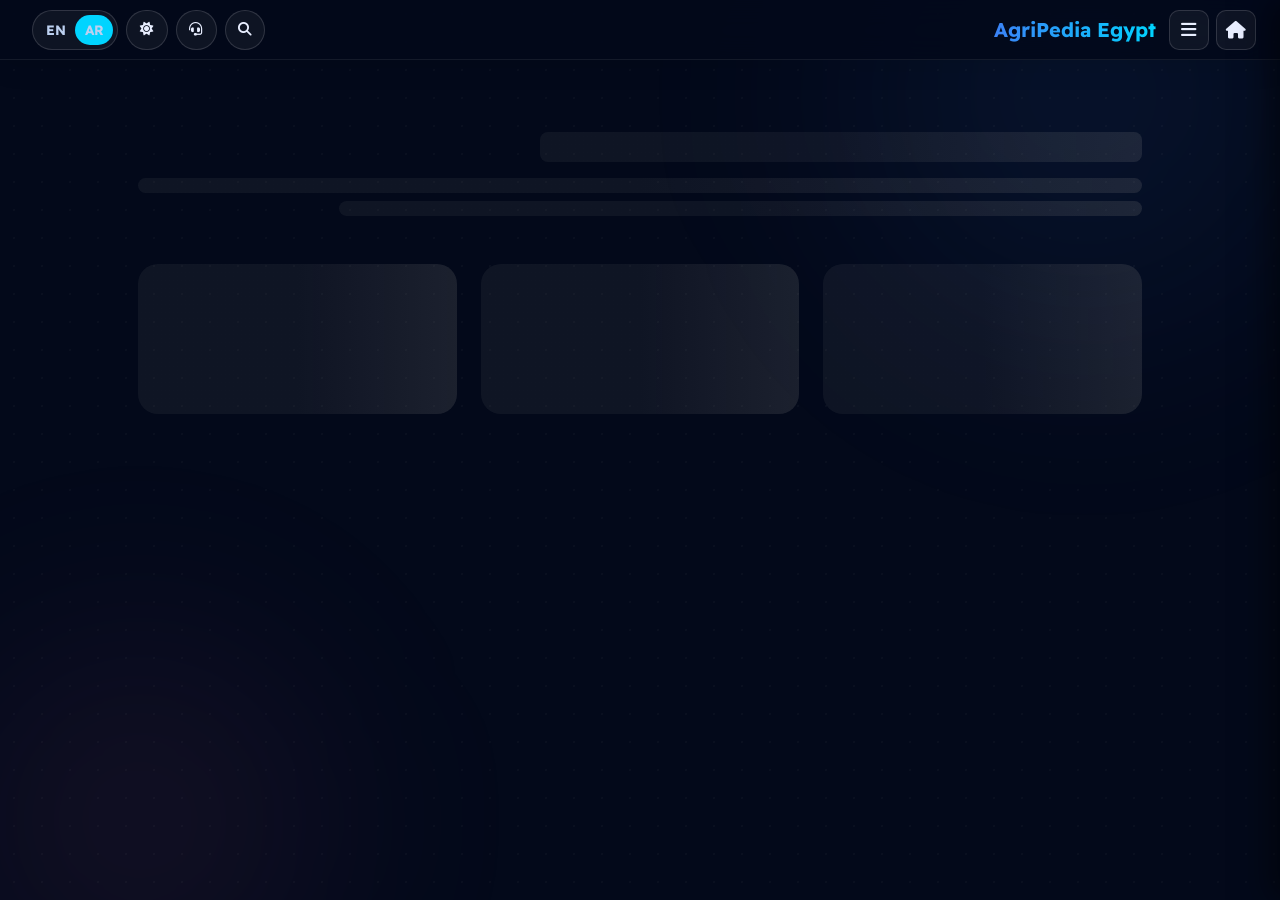
==== commit 54cacf21: "Update index.html" ====
--- a/index.html
+++ b/index.html
@@ -33,7 +33,7 @@
     <link rel="stylesheet" href="https://cdnjs.cloudflare.com/ajax/libs/font-awesome/6.5.1/css/all.min.css">
     
     <!-- 🟢 CSS File -->
-    <link rel="stylesheet" href="css/style.css?v=22">
+    <link rel="stylesheet" href="css/style.css?v=30">
 </head>
 <body class="light-mode">
 
@@ -174,7 +174,7 @@
     </button>
 </nav>
 
-<script src="js/app.js?v=22"></script>
+<script src="js/app.js?v=37"></script>
 
 </body>
 </html>
--- a/css/style.css
+++ b/css/style.css
@@ -168,12 +168,12 @@
 /* ═══ القائمة الجانبية (Sidebar) الاحترافية (Tree-View) ═══ */
 .sidebar-overlay { position: fixed; inset: 0; background: rgba(0,0,0,0.5); backdrop-filter: blur(3px); z-index: 1001; opacity: 0; pointer-events: none; transition: opacity 0.3s ease; }  
 .sidebar-overlay.open { opacity: 1; pointer-events: auto; } 
-.sidebar { position: fixed; top: 0; bottom: 0; width: 300px; background: var(--sidebar-bg); backdrop-filter: blur(25px); border-inline-end: 1px solid var(--border); z-index: 1002; transition: transform 0.4s cubic-bezier(0.4, 0, 0.2, 1), background 0.5s ease; display: flex; flex-direction: column; transform: translateX(100%); box-shadow: -10px 0 30px rgba(0,0,0,0.5);}  
+.sidebar { position: fixed; top: 0; bottom: 0; width: min(380px, calc(100vw - 18px)); background: var(--sidebar-bg); backdrop-filter: blur(25px); border-inline-end: 1px solid var(--border); z-index: 1002; transition: transform 0.4s cubic-bezier(0.4, 0, 0.2, 1), background 0.5s ease; display: flex; flex-direction: column; transform: translateX(100%); box-shadow: -10px 0 30px rgba(0,0,0,0.5);}  
 [dir="ltr"] .sidebar { transform: translateX(-100%); box-shadow: 10px 0 30px rgba(0,0,0,0.5); }  
 body.light-mode .sidebar { box-shadow: -10px 0 30px rgba(0,0,0,0.1); }  
 [dir="ltr"] body.light-mode .sidebar { box-shadow: 10px 0 30px rgba(0,0,0,0.1); }  
 .sidebar.open { transform: translateX(0) !important; }
-.sidebar-menu { list-style: none; padding: 1.5rem 0; overflow-y: auto; flex: 1; scrollbar-width: thin; scrollbar-color: var(--border-hi) transparent;}  
+.sidebar-menu { list-style: none; padding: 0 0 1.25rem; overflow-y: auto; flex: 1; scrollbar-width: thin; scrollbar-color: var(--border-hi) transparent;}  
 
 .home-link-wrap { padding: 0 1.5rem 1rem 1.5rem; border-bottom: 1px solid var(--border); margin-bottom: 1.5rem;}  
 .home-link-wrap a { display: flex; align-items: center; gap: 0.8rem; padding: 0.8rem 1.2rem; color: var(--text); text-decoration: none; border-radius: 12px; border: 1px solid var(--border); font-weight: 700; transition: all 0.3s cubic-bezier(0.175, 0.885, 0.32, 1.275); font-size: 1rem; background: rgba(128,128,128,0.03); box-shadow: 0 4px 10px rgba(0,0,0,0.02);}  
@@ -182,16 +182,16 @@
 .chapter-group { margin: 0 1rem 0.5rem 1rem; }  
 .chapter-header { display: flex; align-items: center; justify-content: space-between; padding: 0.6rem 0.8rem; color: var(--text); cursor: pointer; transition: all 0.3s; font-weight: 700; font-size: 0.95rem; font-family: 'Readex Pro', sans-serif; background: transparent; border-radius: 12px; border: 1px solid transparent; min-height: 48px; width: 100%; text-align: start;}  
 .chapter-header:hover { background: rgba(128,128,128,0.05); }  
-.chapter-group.active .chapter-header { color: var(--cyan); }  
+.chapter-group.active .chapter-header, .chapter-group.has-current .chapter-header { color: var(--cyan); }  
 .chapter-header .title-wrap { display: flex; align-items: center; gap: 0.8rem; }  
 .chapter-header .title-wrap i { display: flex; align-items: center; justify-content: center; width: 34px; height: 34px; background: rgba(128,128,128,0.08); border-radius: 8px; color: var(--muted); transition: 0.3s; font-size: 0.95rem; border: 1px solid var(--border);}
-.chapter-group.active .chapter-header .title-wrap i { background: rgba(0, 212, 255, 0.1); border-color: rgba(0, 212, 255, 0.3); color: var(--cyan); box-shadow: 0 0 15px rgba(0,212,255,0.15); }
+.chapter-group.active .chapter-header .title-wrap i, .chapter-group.has-current .chapter-header .title-wrap i { background: rgba(0, 212, 255, 0.1); border-color: rgba(0, 212, 255, 0.3); color: var(--cyan); box-shadow: 0 0 15px rgba(0,212,255,0.15); }
 .chapter-header .arrow { transition: transform 0.4s cubic-bezier(0.175, 0.885, 0.32, 1.275); font-size: 0.8rem; color: var(--muted);}  
 .chapter-group.active .chapter-header .arrow { transform: rotate(180deg); color: var(--cyan);}  
 
 /* الروابط الفرعية والنقاط (Tree-View Navigation) */
 .chapter-links { list-style: none; padding: 0; max-height: 0; overflow: hidden; transition: max-height 0.5s ease; margin-inline-start: 1.8rem; border-inline-start: 1px solid var(--border-hi); padding-inline-start: 0.8rem; }  
-.chapter-group.active .chapter-links { max-height: 800px; padding-top: 0.5rem; padding-bottom: 0.5rem; margin-top: 0.2rem; }  
+.chapter-group.active .chapter-links { max-height: 2400px; padding-top: 0.5rem; padding-bottom: 0.5rem; margin-top: 0.2rem; }  
 .chapter-links li { padding: 0.15rem 0; position: relative;}  
 .chapter-links a, .chapter-links span.disabled { display: flex; align-items: center; gap: 0.6rem; padding: 0.5rem 0.8rem; color: var(--text-p); text-decoration: none; border-radius: 8px; transition: all 0.3s; font-size: 0.85rem; font-weight: 600; min-height: 40px; position: relative;}  
 .chapter-links a::before, .chapter-links span.disabled::before { content: ''; position: absolute; inset-inline-start: -1.05rem; top: 50%; transform: translateY(-50%); width: 7px; height: 7px; background: var(--border-hi); border-radius: 50%; transition: all 0.3s; border: 2px solid var(--sidebar-bg); }  
@@ -200,6 +200,75 @@
 .chapter-links a.active { color: var(--cyan); background: rgba(0, 212, 255, 0.08); font-weight: 700; }  
 .chapter-links a.active::before { background: var(--cyan); border-color: var(--cyan); box-shadow: 0 0 10px rgba(0,212,255,0.6); width: 9px; height: 9px; inset-inline-start: -1.1rem;}  
 .chapter-links span.disabled { opacity: 0.5; cursor: not-allowed; }
+.sidebar-subchapter { padding-block: 0.2rem !important; }
+.sidebar-subchapter details { border: 1px solid var(--border); border-radius: 10px; overflow: hidden; }
+.sidebar-subchapter summary { align-items: center; background: rgba(0,212,255,0.045); color: var(--text); cursor: pointer; display: flex; font-size: 0.84rem; font-weight: 800; justify-content: space-between; list-style: none; min-height: 42px; padding: 0.55rem 0.7rem; }
+.sidebar-subchapter summary::-webkit-details-marker { display: none; }
+.sidebar-subchapter summary i { color: var(--cyan); font-size: 0.7rem; transition: transform 0.25s ease; }
+.sidebar-subchapter details[open] summary i { transform: rotate(180deg); }
+.sidebar-sub-links { border-top: 1px solid var(--border); list-style: none; margin: 0; padding: 0.25rem 0.4rem 0.4rem; }
+.sidebar-sub-links li { padding: 0 !important; }
+.chapter-links .sidebar-sub-links a { font-size: 0.76rem; min-height: 34px; padding: 0.38rem 0.55rem; }
+.chapter-links .sidebar-sub-links a::before { display: none; }
+
+/* ═══ مستكشف سلاسل الموسوعة ═══ */
+.sidebar-toolbar { align-items: center; background: color-mix(in srgb, var(--sidebar-bg) 88%, transparent); border-bottom: 1px solid var(--border); display: flex; justify-content: space-between; min-height: 64px; padding: 0.75rem 1rem; position: sticky; top: 0; z-index: 4; }
+.sidebar-toolbar > span { align-items: center; color: var(--text); display: inline-flex; font-family: 'Readex Pro', sans-serif; font-size: 0.88rem; font-weight: 800; gap: 0.55rem; }
+.sidebar-toolbar > span i { color: var(--cyan); }
+.sidebar-close-btn { align-items: center; background: rgba(128,128,128,0.07); border: 1px solid var(--border); border-radius: 10px; color: var(--muted); cursor: pointer; display: inline-flex; height: 38px; justify-content: center; width: 38px; }
+.sidebar-close-btn:hover { background: rgba(239,68,68,0.1); border-color: rgba(239,68,68,0.25); color: #ef4444; }
+.sidebar .home-link-wrap { border: 0; margin: 0; padding: 0.8rem 1rem 0.65rem; }
+.sidebar .home-link-wrap a { box-shadow: none; font-size: 0.86rem; min-height: 42px; padding: 0.55rem 0.8rem; }
+.sidebar .home-link-wrap a:hover, .sidebar .home-link-wrap a.active { background: rgba(0,212,255,0.08); border-color: rgba(0,212,255,0.22); box-shadow: none; color: var(--cyan); transform: none; }
+.sidebar-series-panel, .sidebar-part-panel { padding: 0 1rem 0.5rem; }
+.sidebar-series-card { background: linear-gradient(145deg, rgba(239,68,68,0.16), rgba(16,185,129,0.1) 58%, rgba(0,212,255,0.08)); border: 1px solid rgba(239,68,68,0.22); border-radius: 20px; display: grid; gap: 0.85rem; grid-template-columns: auto minmax(0,1fr); margin-bottom: 1rem; overflow: hidden; padding: 1rem; position: relative; }
+.sidebar-series-card::after { background: rgba(239,68,68,0.22); border-radius: 50%; content: ''; filter: blur(18px); height: 70px; inset-inline-end: -28px; position: absolute; top: -28px; width: 70px; }
+.series-badge { align-items: center; background: rgba(255,255,255,0.1); border: 1px solid rgba(255,255,255,0.15); border-radius: 14px; display: flex; font-size: 1.65rem; height: 52px; justify-content: center; width: 52px; }
+.series-kicker { color: #ef6b68; display: block; font-size: 0.7rem; font-weight: 900; letter-spacing: 0.03em; margin-bottom: 0.25rem; }
+.sidebar-series-card h2 { color: var(--text); font-family: 'Readex Pro', sans-serif; font-size: 1rem; line-height: 1.55; margin: 0; }
+.sidebar-series-card p { color: var(--text-p); font-size: 0.75rem; line-height: 1.65; margin: 0.35rem 0 0; }
+.series-count { align-items: center; background: rgba(16,185,129,0.1); border: 1px solid rgba(16,185,129,0.22); border-radius: 999px; color: #34d399; display: inline-flex; font-size: 0.7rem; font-weight: 800; grid-column: 1 / -1; justify-self: start; padding: 0.28rem 0.65rem; }
+body.light-mode .series-count { color: #047857; }
+.series-parts-list, .series-chapter-list { display: grid; gap: 0.48rem; list-style: none; margin: 0; padding: 0; }
+.series-part-card { align-items: center; background: rgba(128,128,128,0.035); border: 1px solid var(--border); border-radius: 14px; color: var(--text); display: grid; font-family: 'Almarai', sans-serif; gap: 0.65rem; grid-template-columns: 36px minmax(0,1fr) auto; min-height: 64px; padding: 0.62rem 0.7rem; position: relative; text-align: start; width: 100%; }
+button.series-part-card { cursor: pointer; }
+.series-part-card.is-coming { opacity: 0.68; }
+.series-part-card.is-available { background: linear-gradient(135deg, rgba(0,212,255,0.1), rgba(59,130,246,0.08)); border-color: rgba(0,212,255,0.28); box-shadow: 0 8px 24px rgba(0,132,199,0.08); grid-template-columns: 36px minmax(0,1fr) auto 12px; }
+.series-part-card.is-available:hover { border-color: var(--cyan); transform: translateY(-1px); }
+.series-part-number { align-items: center; background: rgba(128,128,128,0.08); border: 1px solid var(--border); border-radius: 10px; color: var(--muted); display: flex; font-family: 'Readex Pro', sans-serif; font-size: 0.72rem; font-weight: 900; height: 36px; justify-content: center; width: 36px; }
+.is-available .series-part-number { background: rgba(0,212,255,0.11); border-color: rgba(0,212,255,0.26); color: var(--cyan); }
+.series-part-copy { min-width: 0; }
+.series-part-copy strong { display: block; font-size: 0.79rem; line-height: 1.5; }
+.series-part-copy small { color: var(--muted); display: -webkit-box; font-size: 0.66rem; line-height: 1.55; margin-top: 0.12rem; overflow: hidden; -webkit-box-orient: vertical; -webkit-line-clamp: 2; }
+.series-part-state { background: rgba(128,128,128,0.07); border-radius: 999px; color: var(--muted); font-size: 0.58rem; font-weight: 800; padding: 0.22rem 0.45rem; white-space: nowrap; }
+.is-available .series-part-state { background: rgba(16,185,129,0.1); color: #34d399; }
+body.light-mode .is-available .series-part-state { color: #047857; }
+.series-part-arrow { color: var(--cyan); font-size: 0.65rem; }
+.sidebar-back-btn { align-items: center; background: transparent; border: 0; border-radius: 10px; color: var(--cyan); cursor: pointer; display: flex; font-family: 'Almarai', sans-serif; font-size: 0.76rem; font-weight: 800; gap: 0.55rem; margin: 0 0 0.7rem; min-height: 40px; padding: 0.45rem 0.35rem; width: 100%; }
+.sidebar-back-btn:hover { background: rgba(0,212,255,0.07); }
+.sidebar-part-card { background: linear-gradient(145deg, rgba(0,212,255,0.12), rgba(59,130,246,0.08)); border: 1px solid rgba(0,212,255,0.22); border-radius: 18px; margin-bottom: 1rem; padding: 1rem; }
+.sidebar-part-heading { align-items: center; color: var(--cyan); display: flex; font-size: 0.7rem; font-weight: 900; gap: 0.5rem; }
+.sidebar-part-number { align-items: center; background: var(--cyan); border-radius: 8px; color: #031225; display: inline-flex; font-family: 'Readex Pro', sans-serif; height: 29px; justify-content: center; width: 32px; }
+.sidebar-part-card h2 { color: var(--text); font-family: 'Readex Pro', sans-serif; font-size: 1.12rem; margin: 0.7rem 0 0.35rem; }
+.sidebar-part-card p { color: var(--text-p); font-size: 0.75rem; line-height: 1.65; margin: 0; }
+.series-chapters-heading { align-items: center; color: var(--text); display: flex; font-size: 0.77rem; font-weight: 900; justify-content: space-between; margin: 0 0 0.55rem; padding: 0 0.2rem; }
+.series-chapters-heading small { align-items: center; background: rgba(128,128,128,0.08); border-radius: 999px; color: var(--muted); display: flex; height: 24px; justify-content: center; min-width: 28px; }
+.series-chapter > a, .series-chapter summary { align-items: center; background: rgba(128,128,128,0.035); border: 1px solid var(--border); border-radius: 12px; color: var(--text-p); display: grid; font-size: 0.76rem; font-weight: 700; gap: 0.6rem; grid-template-columns: 31px minmax(0,1fr); line-height: 1.5; min-height: 50px; padding: 0.5rem 0.6rem; text-decoration: none; }
+.series-chapter > a:hover, .series-chapter > a.active { background: rgba(0,212,255,0.08); border-color: rgba(0,212,255,0.24); color: var(--cyan); }
+.series-chapter > a.active { box-shadow: inset 3px 0 0 var(--cyan); }
+[dir="rtl"] .series-chapter > a.active { box-shadow: inset -3px 0 0 var(--cyan); }
+.series-chapter-number { align-items: center; background: rgba(128,128,128,0.07); border-radius: 8px; color: var(--muted); display: flex; font-family: 'Readex Pro', sans-serif; font-size: 0.64rem; height: 31px; justify-content: center; width: 31px; }
+.series-chapter > a.active .series-chapter-number { background: rgba(0,212,255,0.12); color: var(--cyan); }
+.series-chapter details { border: 0; }
+.series-chapter summary { cursor: pointer; grid-template-columns: 31px minmax(0,1fr) auto; list-style: none; }
+.series-chapter summary::-webkit-details-marker { display: none; }
+.series-chapter summary > i { color: var(--cyan); font-size: 0.62rem; transition: transform 0.25s ease; }
+.series-chapter details[open] summary > i { transform: rotate(180deg); }
+.series-chapter .sidebar-sub-links { border: 0; display: grid; gap: 0.3rem; margin: 0.35rem 0.5rem 0; padding: 0 0.35rem 0.2rem; }
+.series-chapter .sidebar-sub-links a { border-inline-start: 1px solid var(--border-hi); border-radius: 0 8px 8px 0; color: var(--muted); display: block; font-size: 0.68rem; line-height: 1.5; padding: 0.43rem 0.65rem; text-decoration: none; }
+[dir="ltr"] .series-chapter .sidebar-sub-links a { border-radius: 8px 0 0 8px; }
+.series-chapter .sidebar-sub-links a:hover, .series-chapter .sidebar-sub-links a.active { background: rgba(0,212,255,0.07); border-color: var(--cyan); color: var(--cyan); }
+.sidebar [hidden] { display: none !important; }
 
 /* ═══ حاوية المحتوى والمقدمة ═══ */
 .container { margin: 0 auto; max-width: 1100px; min-width: 0; padding: 2.5rem 1.5rem; position: relative; width: 100%; z-index: 1; }
@@ -323,9 +392,46 @@
 .home-audience-list span:hover { border-color: rgba(0, 229, 160, 0.4); transform: translateY(-4px); }
 .home-audience-list i { color: var(--green); }
 
-.home-library { padding: clamp(2rem, 5vw, 4rem); border: 1px solid var(--border); border-radius: 30px; background: linear-gradient(145deg, rgba(59, 130, 246, 0.08), transparent); }
-.home-chapter-grid .chapter-card { min-height: 230px; display: flex; flex-direction: column; justify-content: flex-end; }
-.home-chapter-grid .chapter-card .c-icon { margin-bottom: auto; }
+.home-library { padding: clamp(2rem, 5vw, 4rem); border: 1px solid var(--border); border-radius: 30px; background: linear-gradient(145deg, rgba(239,68,68,0.055), rgba(59,130,246,0.06), transparent); }
+.home-series-showcase { display: grid; gap: 1rem; grid-template-columns: minmax(0,1.15fr) minmax(300px,0.85fr); margin-top: 1.75rem; }
+.home-series-overview, .home-series-available { border-radius: 24px; overflow: hidden; padding: clamp(1.35rem,3vw,2rem); position: relative; }
+.home-series-overview { background: linear-gradient(145deg, rgba(239,68,68,0.15), rgba(16,185,129,0.09) 58%, rgba(0,212,255,0.07)); border: 1px solid rgba(239,68,68,0.22); }
+.home-series-overview::after { background: rgba(239,68,68,0.18); border-radius: 50%; content: ''; filter: blur(28px); height: 140px; inset-inline-end: -45px; position: absolute; top: -55px; width: 140px; }
+.home-series-identity { align-items: center; display: flex; gap: 0.75rem; margin-bottom: 1.35rem; position: relative; z-index: 1; }
+.home-series-mark { align-items: center; background: rgba(255,255,255,0.1); border: 1px solid rgba(255,255,255,0.16); border-radius: 16px; display: flex; font-size: 2rem; height: 58px; justify-content: center; width: 58px; }
+.home-series-number { color: #ef6b68; font-family: 'Readex Pro', sans-serif; font-size: 0.75rem; font-weight: 900; letter-spacing: 0.04em; text-transform: uppercase; }
+.home-series-overview h3 { color: var(--text); font-family: 'Readex Pro', sans-serif; font-size: clamp(1.35rem,3vw,2.1rem); line-height: 1.45; margin: 0; max-width: 680px; position: relative; z-index: 1; }
+.home-series-overview > strong { color: var(--green); display: block; font-size: 0.92rem; margin-top: 0.55rem; position: relative; z-index: 1; }
+.home-series-overview > p { color: var(--text-p); font-size: 0.88rem; line-height: 1.85; margin: 1rem 0 1.35rem; max-width: 680px; position: relative; z-index: 1; }
+.home-series-stats { display: flex; flex-wrap: wrap; gap: 0.55rem; position: relative; z-index: 1; }
+.home-series-stats span { align-items: center; background: rgba(128,128,128,0.075); border: 1px solid var(--border); border-radius: 999px; color: var(--text-p); display: inline-flex; font-size: 0.69rem; font-weight: 800; gap: 0.42rem; padding: 0.38rem 0.7rem; }
+.home-series-stats i { color: var(--cyan); }
+.home-series-available { background: linear-gradient(145deg, rgba(0,212,255,0.14), rgba(59,130,246,0.08)); border: 1px solid rgba(0,212,255,0.25); display: flex; flex-direction: column; }
+.home-available-heading { align-items: center; display: flex; justify-content: space-between; }
+.home-available-heading > span { color: var(--cyan); font-size: 0.72rem; font-weight: 900; }
+.home-available-heading > strong { align-items: center; background: var(--cyan); border-radius: 10px; color: #031225; display: flex; font-family: 'Readex Pro', sans-serif; font-size: 0.82rem; height: 36px; justify-content: center; width: 40px; }
+.home-available-icon { align-items: center; align-self: flex-start; background: rgba(0,212,255,0.1); border: 1px solid rgba(0,212,255,0.2); border-radius: 15px; color: var(--cyan); display: flex; font-size: 1.35rem; height: 52px; justify-content: center; margin: 1.2rem 0; width: 52px; }
+.home-series-available h3 { color: var(--text); font-family: 'Readex Pro', sans-serif; font-size: 1.45rem; margin: 0; }
+.home-series-available > p { color: var(--text-p); font-size: 0.82rem; line-height: 1.75; margin: 0.55rem 0 1.2rem; }
+.home-series-actions { display: flex; flex-wrap: wrap; gap: 0.55rem; margin-top: auto; }
+.home-series-start, .home-series-browse { align-items: center; border-radius: 12px; cursor: pointer; display: inline-flex; font-family: 'Almarai', sans-serif; font-size: 0.75rem; font-weight: 900; gap: 0.5rem; justify-content: center; min-height: 44px; padding: 0.55rem 0.8rem; text-decoration: none; transition: transform 0.25s ease, border-color 0.25s ease; }
+.home-series-start { background: linear-gradient(135deg, var(--cyan), var(--blue)); border: 1px solid transparent; color: #fff; }
+.home-series-browse { background: rgba(128,128,128,0.045); border: 1px solid var(--border-hi); color: var(--text-p); }
+.home-series-start:hover, .home-series-browse:hover { transform: translateY(-2px); }
+.home-series-browse:hover { border-color: var(--cyan); color: var(--cyan); }
+[dir="ltr"] .home-series-start > i { transform: rotate(180deg); }
+.home-upcoming-parts { border-top: 1px solid var(--border); margin-top: 1.25rem; padding-top: 1.25rem; }
+.home-upcoming-heading { align-items: center; display: flex; gap: 1rem; justify-content: space-between; margin-bottom: 0.85rem; }
+.home-upcoming-heading h3 { color: var(--text); font-family: 'Readex Pro', sans-serif; font-size: 0.96rem; margin: 0; }
+.home-all-parts-btn { align-items: center; background: transparent; border: 0; border-radius: 10px; color: var(--cyan); cursor: pointer; display: inline-flex; font-family: 'Almarai', sans-serif; font-size: 0.72rem; font-weight: 900; gap: 0.5rem; min-height: 38px; padding: 0.45rem 0.6rem; }
+.home-all-parts-btn:hover { background: rgba(0,212,255,0.07); }
+[dir="ltr"] .home-all-parts-btn i { transform: rotate(180deg); }
+.home-upcoming-grid { display: grid; gap: 0.7rem; grid-template-columns: repeat(3,minmax(0,1fr)); }
+.home-upcoming-grid article { align-items: center; background: rgba(128,128,128,0.03); border: 1px solid var(--border); border-radius: 16px; display: grid; gap: 0.7rem; grid-template-columns: 38px minmax(0,1fr); min-height: 90px; padding: 0.75rem; position: relative; }
+.home-upcoming-grid article > span { align-items: center; background: rgba(128,128,128,0.075); border: 1px solid var(--border); border-radius: 10px; color: var(--muted); display: flex; font-family: 'Readex Pro', sans-serif; font-size: 0.7rem; font-weight: 900; height: 38px; justify-content: center; width: 38px; }
+.home-upcoming-grid h4 { color: var(--text); font-size: 0.77rem; line-height: 1.45; margin: 0; }
+.home-upcoming-grid p { color: var(--muted); font-size: 0.65rem; line-height: 1.55; margin: 0.2rem 0 0; }
+.home-upcoming-grid small { background: rgba(128,128,128,0.07); border-radius: 999px; color: var(--muted); font-size: 0.55rem; font-weight: 800; inset-inline-end: 0.55rem; padding: 0.18rem 0.38rem; position: absolute; top: 0.5rem; }
 
 .home-closing { min-height: 300px; display: grid; grid-template-columns: auto minmax(0, 1fr) auto; align-items: center; gap: 2rem; padding: clamp(2rem, 5vw, 4rem); border-radius: 30px; background: linear-gradient(135deg, rgba(0, 212, 255, 0.16), rgba(0, 229, 160, 0.08), rgba(167, 139, 250, 0.08)); border: 1px solid rgba(0, 212, 255, 0.22); overflow: hidden; }
 .home-closing > i { font-size: clamp(3rem, 7vw, 6rem); color: var(--cyan); opacity: 0.75; }
@@ -392,6 +498,13 @@
 .tab-btn:focus-visible { outline: 3px solid rgba(0, 212, 255, 0.24); outline-offset: 2px; }
 .tab-content { display: none; opacity: 0; }  
 .tab-content.active { display: block; opacity: 1; }
+.interactive-tool-shell { background: linear-gradient(145deg, rgba(0, 212, 255, 0.035), rgba(167, 139, 250, 0.025)); border: 1px solid var(--border); border-radius: 22px; box-shadow: var(--shadow); overflow: hidden; padding: 0.75rem; }
+.interactive-tool-frame { background: transparent; border: 0; display: block; height: 900px; max-width: 100%; width: 100%; }
+body.light-mode .interactive-tool-shell { background: linear-gradient(145deg, rgba(14, 165, 233, 0.045), rgba(99, 102, 241, 0.025)); }
+@media (max-width: 768px) {
+    .interactive-tool-shell { border-radius: 16px; margin-inline: -0.35rem; padding: 0.35rem; }
+    .interactive-tool-frame { min-height: 780px; }
+}
 
 .pagination-controls { display: flex; justify-content: space-between; align-items: stretch; gap: 0.75rem; margin-top: 3rem; padding-top: 1.5rem; border-top: 1px solid var(--border); }  
 .nav-btn { background: var(--card); border: 1px solid var(--border-hi); color: var(--text); padding: 0.8rem 1.5rem; border-radius: 12px; display: flex; align-items: center; gap: 0.8rem; transition: all 0.3s; font-size: 0.95rem; font-family: 'Readex Pro', sans-serif; font-weight: 700; min-height: 54px; max-width: 48%; text-align: start; text-decoration: none;}  
@@ -408,6 +521,7 @@
 .doc-article-hero { background: linear-gradient(135deg, var(--card), rgba(128,128,128,0.025)); border: 1px solid var(--border); border-radius: var(--r); display: grid; gap: 0.9rem; padding: 1.35rem 1.5rem; }
 .doc-chapter-label { background: rgba(0, 212, 255, 0.08); border: 1px solid rgba(0, 212, 255, 0.22); border-radius: 999px; color: var(--cyan); font-size: 0.82rem; font-weight: 800; justify-self: start; margin: 0; padding: 0.35rem 0.9rem; }
 .doc-article-title { color: var(--text); font-size: clamp(1.45rem, 3.2vw, 1.9rem); line-height: 1.45; margin: -0.25rem 0 0.5rem; }
+.doc-article-subtitle { border-inline-start: 3px solid var(--cyan); color: var(--text-p); font-size: clamp(0.9rem, 2vw, 1.02rem); font-weight: 700; line-height: 1.75; margin: -0.2rem 0 0.15rem; max-width: 900px; padding-inline-start: 0.8rem; }
 .doc-meta-row { color: var(--muted); display: flex; flex-wrap: wrap; font-size: 0.78rem; gap: 0.55rem; }
 .doc-meta-row span { align-items: center; background: rgba(128,128,128,0.055); border: 1px solid var(--border); border-radius: 999px; display: inline-flex; gap: 0.4rem; padding: 0.3rem 0.7rem; }
 .doc-meta-row i { color: var(--cyan); }
@@ -731,6 +845,7 @@
     .home-journey-track { grid-template-columns: repeat(2, 1fr); }
     .home-practice, .home-audience { grid-template-columns: 1fr; gap: 2rem; }
     .home-impact-grid, .home-principles-grid { grid-template-columns: repeat(2, 1fr); }
+    .home-series-showcase { grid-template-columns: 1fr; }
     .home-closing { grid-template-columns: auto minmax(0, 1fr); }
     .home-closing-link { grid-column: 1 / -1; justify-self: start; }
 }
@@ -765,7 +880,9 @@
     .nav-btn span.btn-label { display: block; font-size: 0.65rem; } 
     .bottom-nav { display: flex; min-height: calc(68px + env(safe-area-inset-bottom)); }
     .b-nav-btn { flex: 1 1 20%; max-width: 72px; width: auto; }
-    #back-to-top { bottom: calc(230px + env(safe-area-inset-bottom)); inset-inline-start: 16px; }
+    #back-to-top { background: color-mix(in srgb, var(--header-bg) 48%, transparent); border: 1px solid color-mix(in srgb, var(--cyan) 24%, transparent); bottom: calc(84px + env(safe-area-inset-bottom)); box-shadow: 0 6px 18px rgba(0,0,0,0.12); height: 38px; inset-inline-start: 10px; width: 38px; }
+    #back-to-top.show { opacity: 0.72; }
+    #back-to-top:hover, #back-to-top:focus-visible { opacity: 1; }
     #installAppBtn { bottom: 90px; inset-inline-end: 20px; }
     .home-page > section { margin-bottom: 3.5rem; }
     .home-hero { border-radius: 25px; padding: 2.2rem 1.2rem; gap: 1.5rem; }
@@ -792,6 +909,9 @@
     .home-practice-grid { gap: 0.75rem; }
     .home-impact-grid, .home-principles-grid { gap: 0.75rem; }
     .home-audience-list { justify-content: flex-start; }
+    .home-upcoming-grid { grid-template-columns: 1fr; }
+    .home-upcoming-heading { align-items: flex-start; flex-direction: column; }
+    .home-series-actions > * { flex: 1 1 100%; }
     .home-closing { grid-template-columns: 1fr; padding: 2rem 1.25rem; border-radius: 24px; text-align: start; }
     .home-closing > i { font-size: 3.2rem; }
     .home-closing-link { grid-column: auto; width: 100%; }
@@ -818,7 +938,7 @@
     .doc-section-card[id], .doc-references-title[id] { scroll-margin-top: 205px; }
     .doc-table-hint { display: flex; }
     .doc-table-wrap { margin-top: 0; scrollbar-color: var(--cyan) rgba(128,128,128,0.1); scrollbar-width: thin; }
-    .doc-next-section { bottom: calc(88px + env(safe-area-inset-bottom)); max-width: min(330px, calc(100vw - 5rem)); }
+    .doc-next-section { bottom: calc(88px + env(safe-area-inset-bottom)); max-width: min(330px, calc(100vw - 7rem)); }
     body.reading-focus .page-header { backdrop-filter: blur(22px); border-radius: 18px; display: flex !important; inset-inline: 10px; min-height: 50px; position: fixed; top: 8px; z-index: 2050; }
     body.reading-focus .container { padding-top: 4.6rem; }
     body.reading-focus .doc-navigation-shell { top: 68px; }
